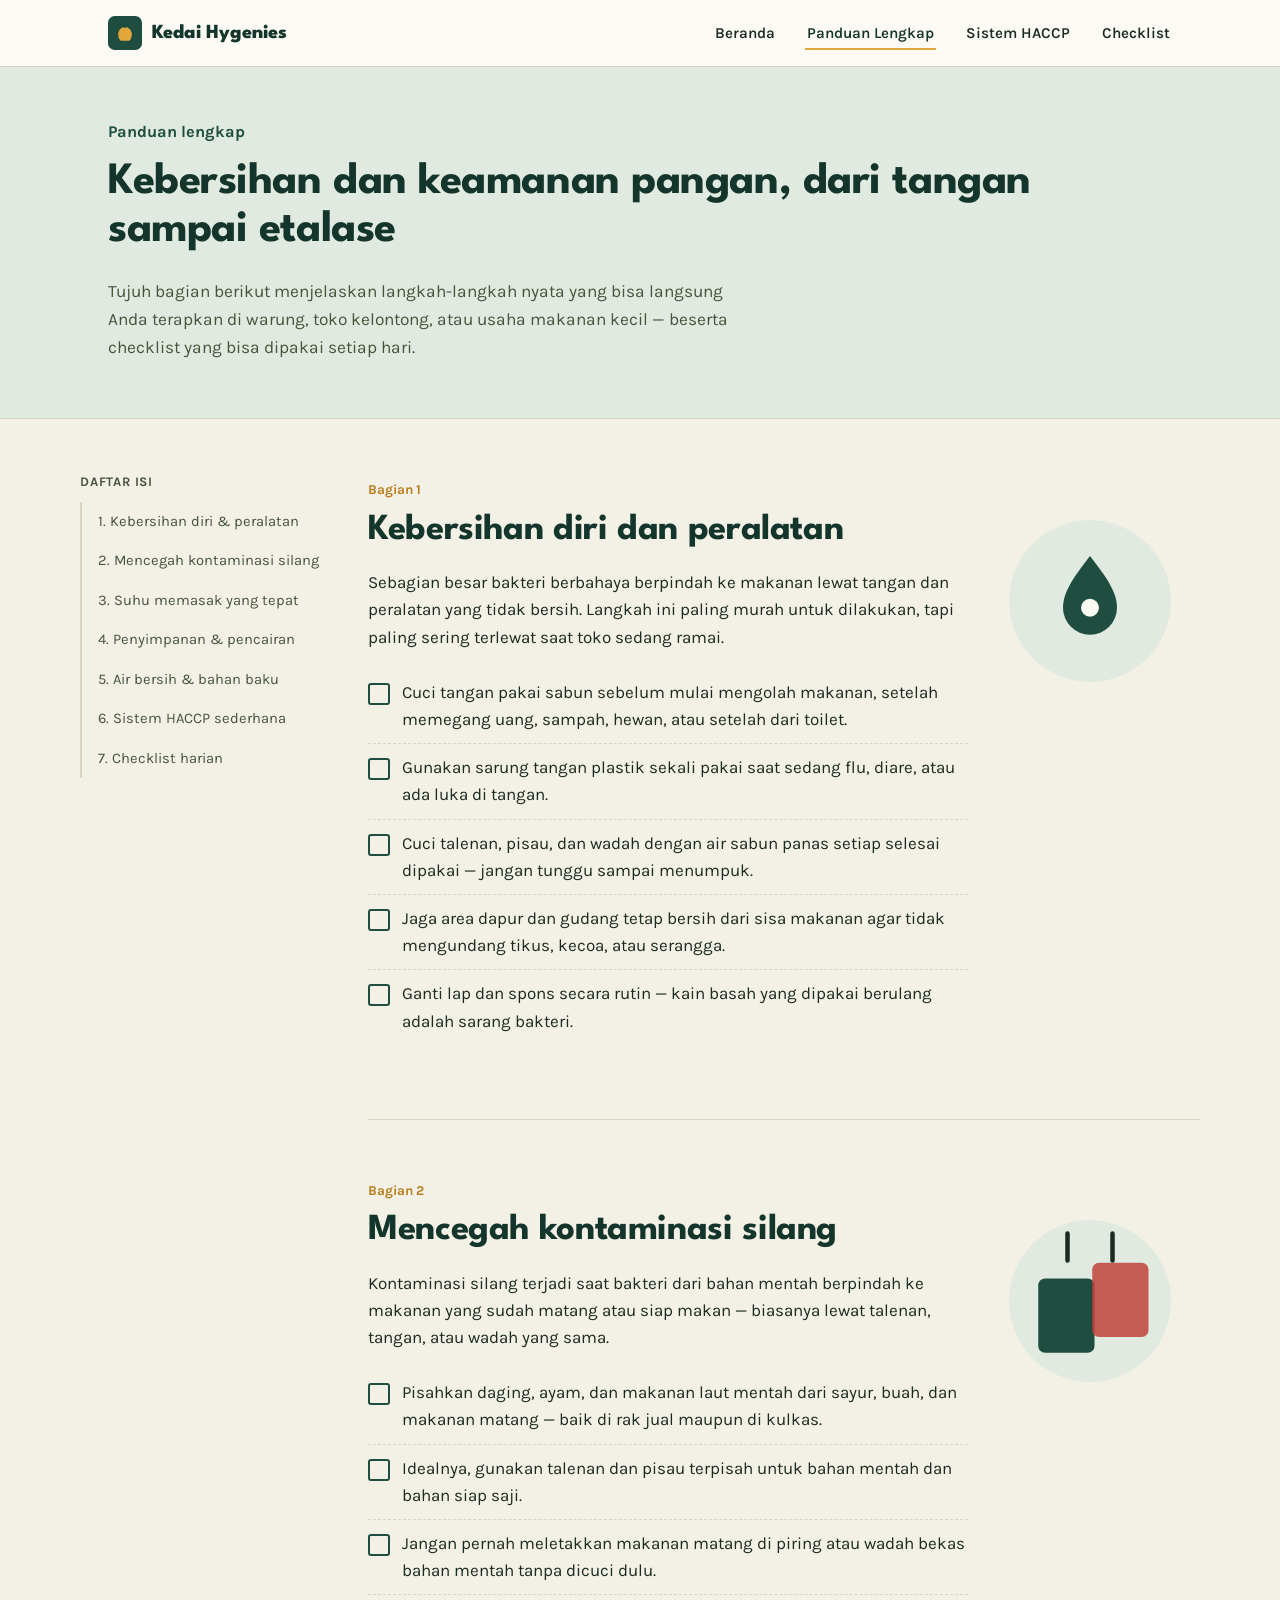
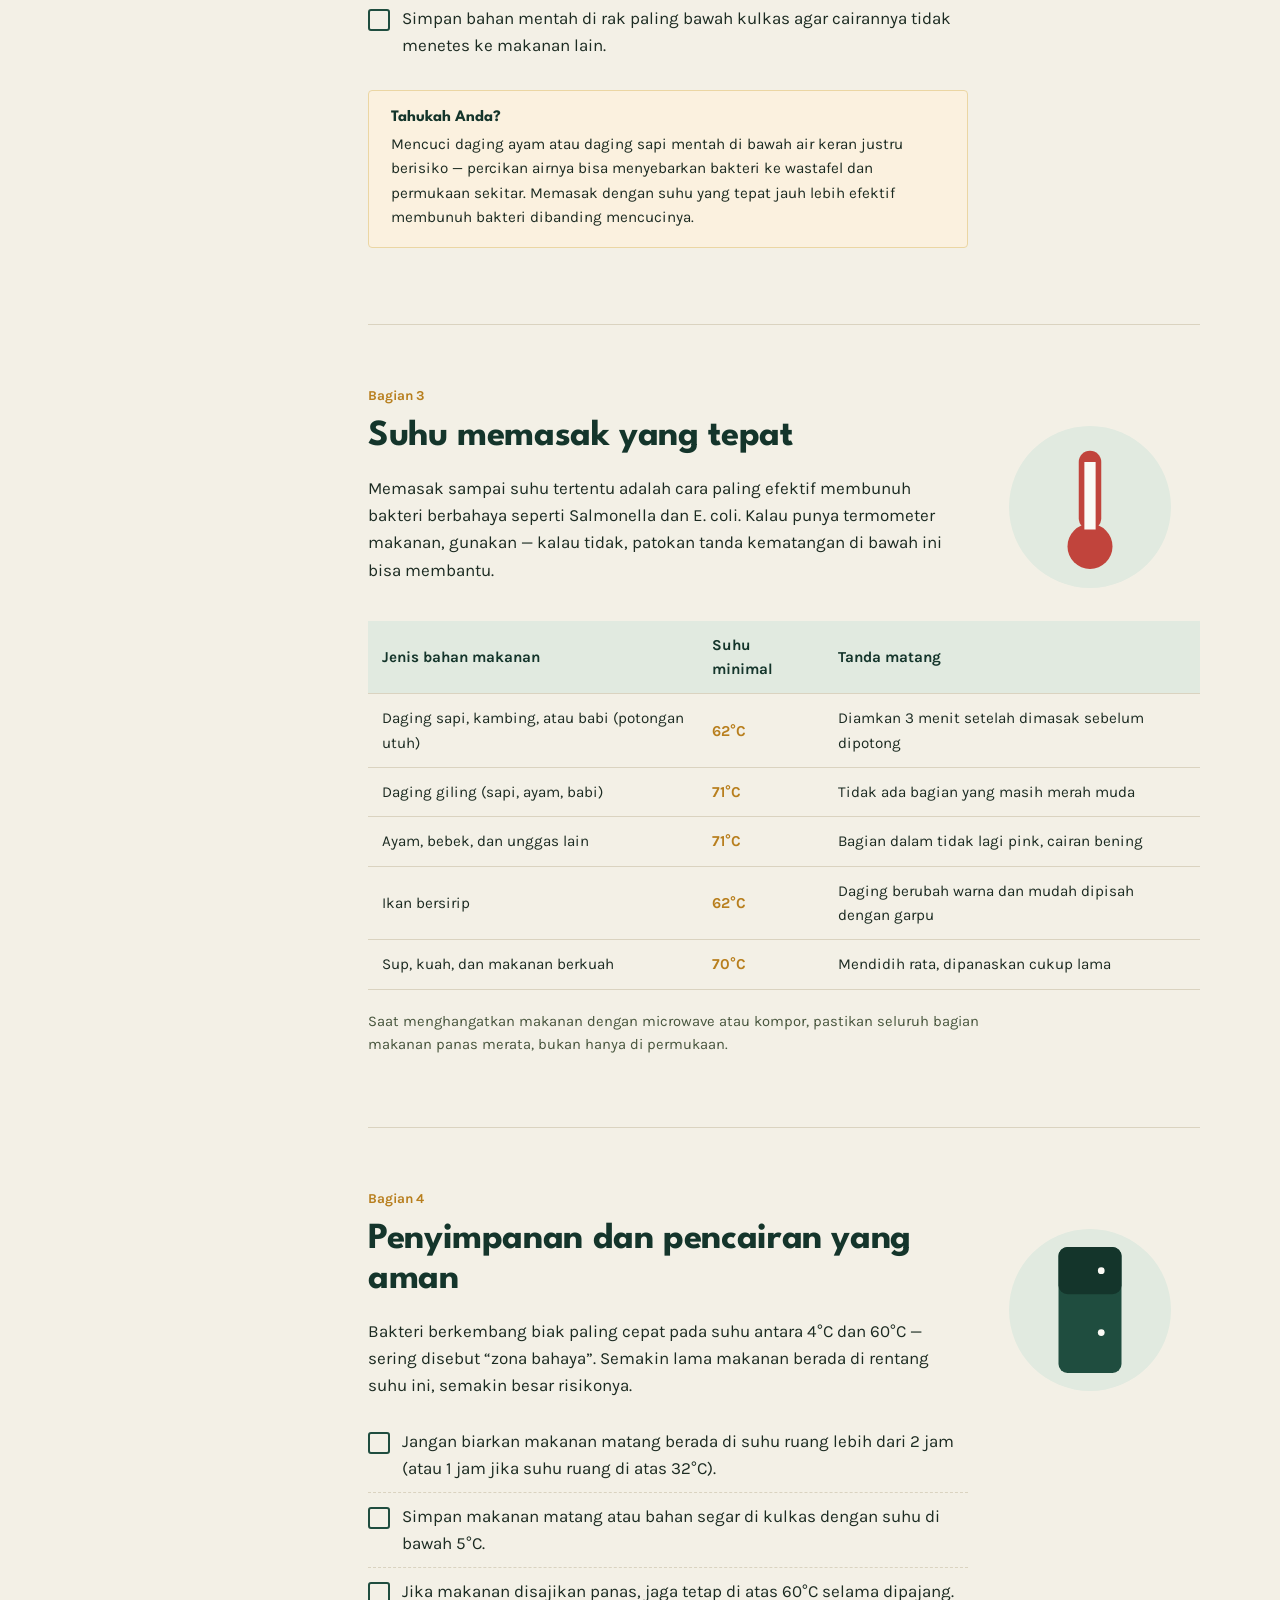
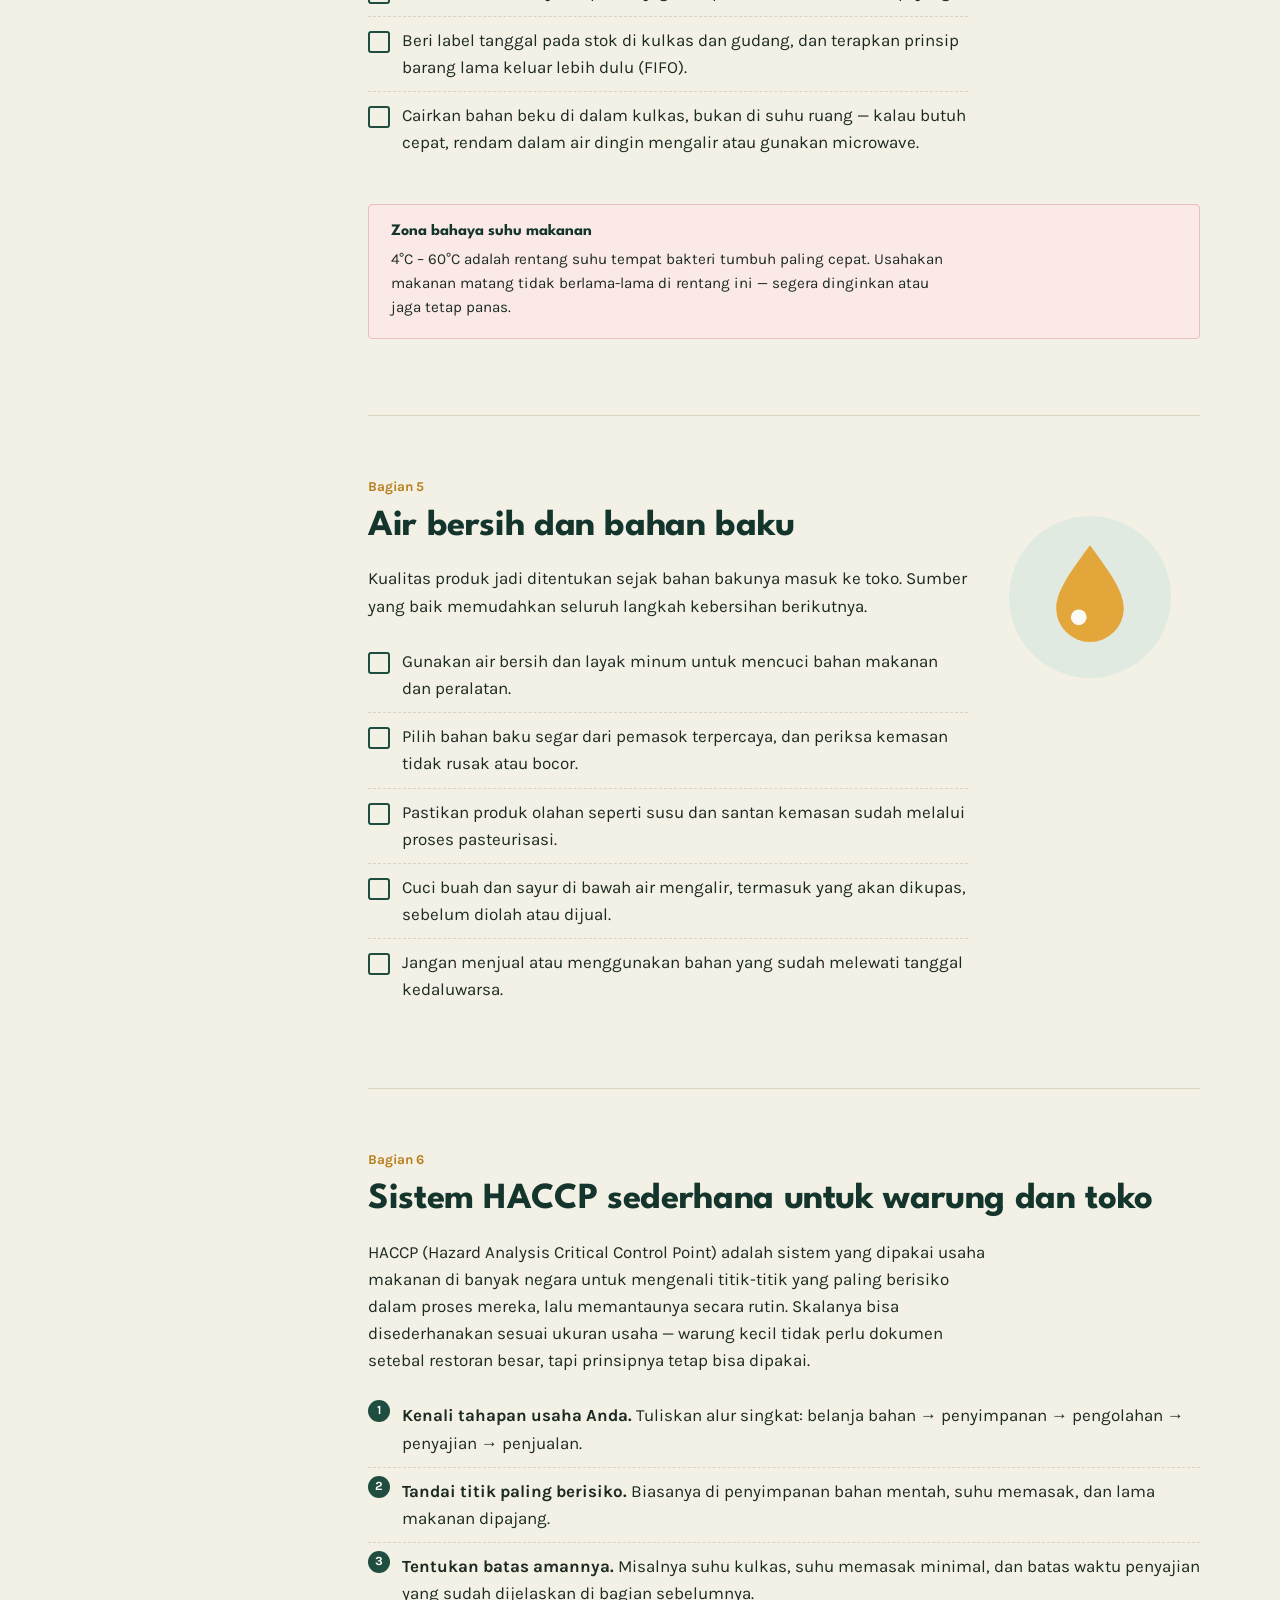
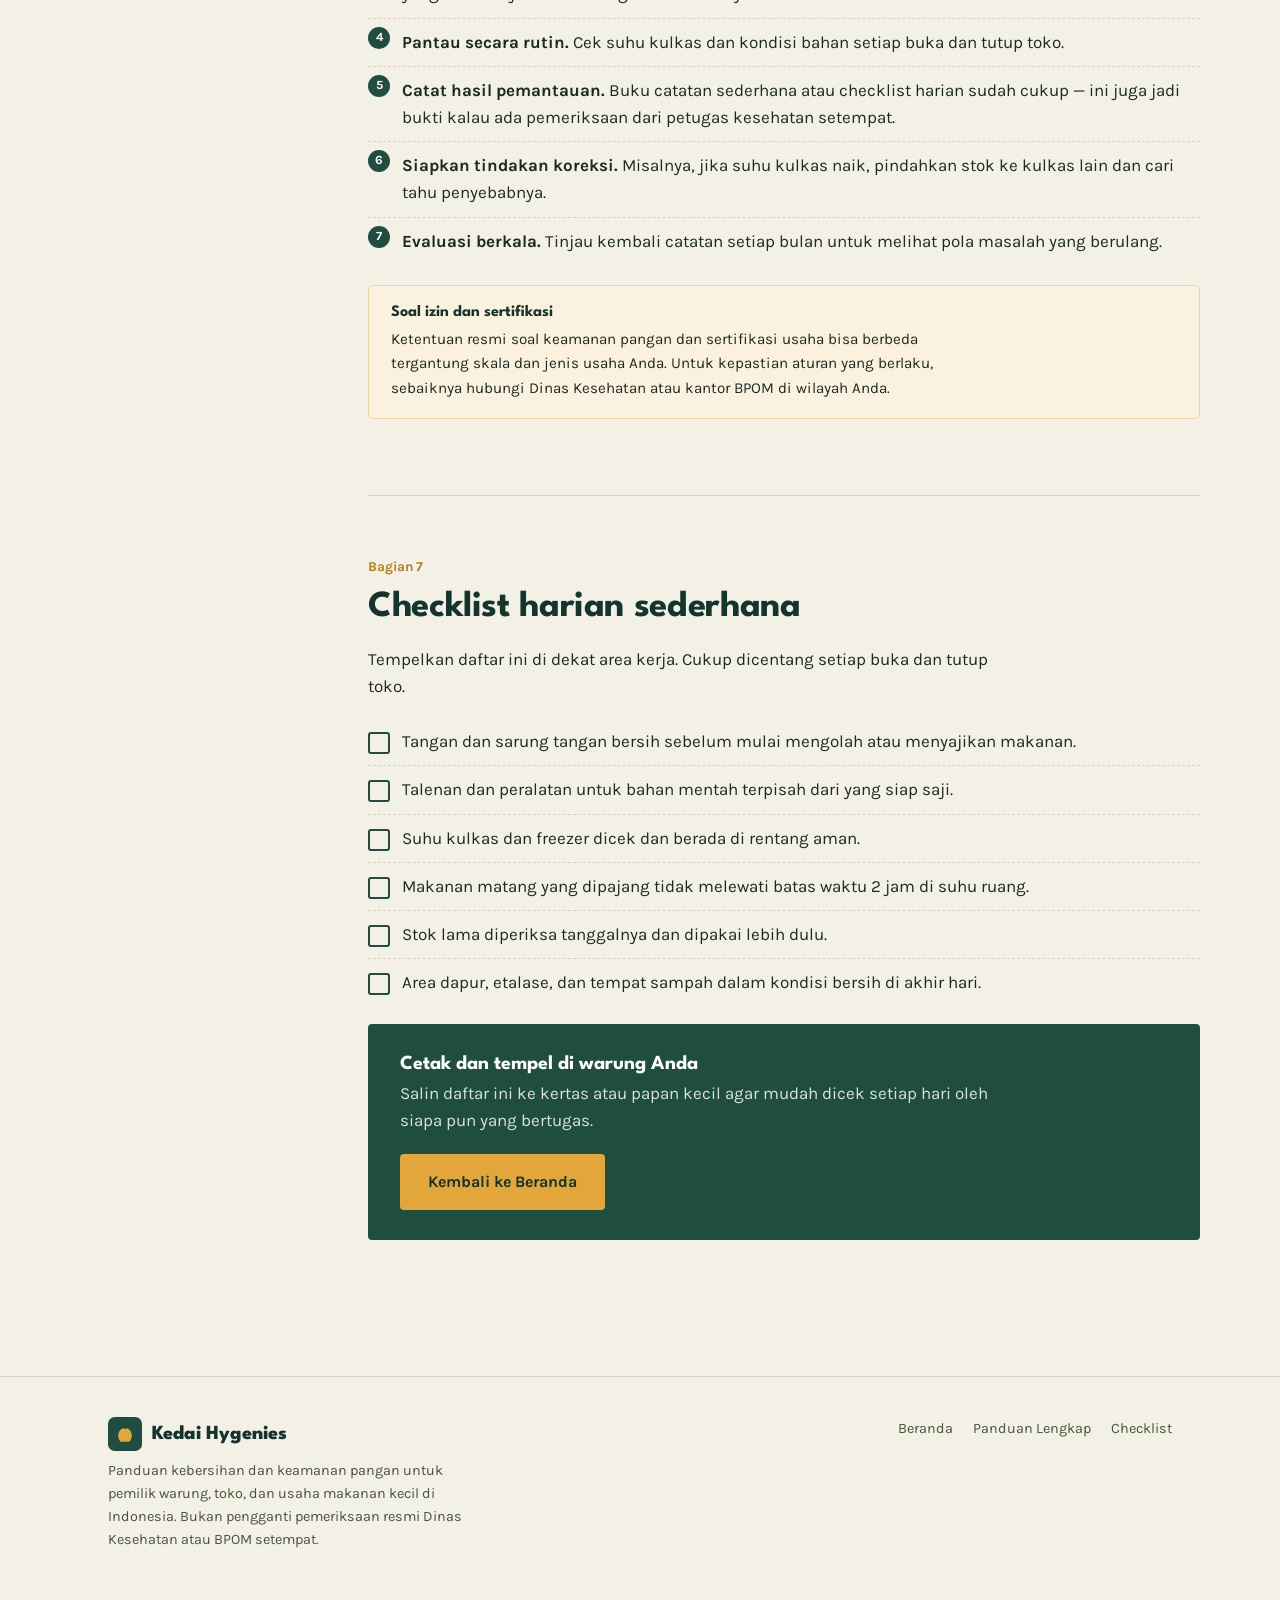
==== informasi.html @ 5badb65a "Add files via upload" ====
<!DOCTYPE html>
<html lang="id">
<head>
<meta charset="UTF-8">
<meta name="viewport" content="width=device-width, initial-scale=1.0">
<title>Panduan Lengkap Kebersihan &amp; Keamanan Pangan — Kedai Hygenies</title>
<meta name="description" content="Panduan lengkap kebersihan tangan, mencegah kontaminasi silang, suhu memasak, penyimpanan makanan, dan sistem HACCP sederhana untuk warung dan toko.">
<link rel="stylesheet" href="style.css">
</head>
<body>

<header class="site-header">
  <div class="wrap">
    <a href="index.html" class="brand">
      <svg class="mark" viewBox="0 0 40 40" aria-hidden="true">
        <rect x="0" y="0" width="40" height="40" rx="8"/>
        <path d="M12 22c0-5 3.5-9 8-9s8 4 8 9c0 4-2 6-3 7H15c-1-1-3-3-3-7z"/>
        <rect x="18.5" y="7" width="3" height="7" rx="1.5" fill="#FBFAF5"/>
      </svg>
      Kedai Hygenies
    </a>
    <nav class="main-nav" aria-label="Navigasi utama">
      <ul>
        <li><a href="index.html">Beranda</a></li>
        <li><a href="informasi.html" class="active">Panduan Lengkap</a></li>
        <li><a href="informasi.html#haccp">Sistem HACCP</a></li>
        <li><a href="informasi.html#checklist">Checklist</a></li>
      </ul>
    </nav>
  </div>
</header>

<section class="info-hero">
  <div class="wrap">
    <p class="eyebrow-plain">Panduan lengkap</p>
    <h1 style="font-size:clamp(2rem,4vw,2.8rem);">Kebersihan dan keamanan pangan, dari tangan sampai etalase</h1>
    <p class="lead">Tujuh bagian berikut menjelaskan langkah-langkah nyata yang bisa langsung Anda terapkan di warung, toko kelontong, atau usaha makanan kecil — beserta checklist yang bisa dipakai setiap hari.</p>
  </div>
</section>

<div class="wrap info-layout">

  <aside class="toc">
    <h4>Daftar Isi</h4>
    <ol>
      <li><a href="#kebersihan">1. Kebersihan diri &amp; peralatan</a></li>
      <li><a href="#kontaminasi-silang">2. Mencegah kontaminasi silang</a></li>
      <li><a href="#suhu-masak">3. Suhu memasak yang tepat</a></li>
      <li><a href="#penyimpanan">4. Penyimpanan &amp; pencairan</a></li>
      <li><a href="#air-bahan">5. Air bersih &amp; bahan baku</a></li>
      <li><a href="#haccp">6. Sistem HACCP sederhana</a></li>
      <li><a href="#checklist">7. Checklist harian</a></li>
    </ol>
  </aside>

  <div class="info-content">

    <!-- 1 -->
    <article id="kebersihan">
      <span class="article-tag">Bagian 1</span>
      <div class="article-flex">
        <div>
          <h2>Kebersihan diri dan peralatan</h2>
          <p>Sebagian besar bakteri berbahaya berpindah ke makanan lewat tangan dan peralatan yang tidak bersih. Langkah ini paling murah untuk dilakukan, tapi paling sering terlewat saat toko sedang ramai.</p>
          <ul class="check-list">
            <li>Cuci tangan pakai sabun sebelum mulai mengolah makanan, setelah memegang uang, sampah, hewan, atau setelah dari toilet.</li>
            <li>Gunakan sarung tangan plastik sekali pakai saat sedang flu, diare, atau ada luka di tangan.</li>
            <li>Cuci talenan, pisau, dan wadah dengan air sabun panas setiap selesai dipakai — jangan tunggu sampai menumpuk.</li>
            <li>Jaga area dapur dan gudang tetap bersih dari sisa makanan agar tidak mengundang tikus, kecoa, atau serangga.</li>
            <li>Ganti lap dan spons secara rutin — kain basah yang dipakai berulang adalah sarang bakteri.</li>
          </ul>
        </div>
        <svg class="icon-box" viewBox="0 0 160 160" aria-hidden="true">
          <circle cx="80" cy="80" r="72" fill="#E1EAE0"/>
          <path d="M80 40c14 18 24 32 24 46a24 24 0 1 1-48 0c0-14 10-28 24-46z" fill="#1F4D3F"/>
          <circle cx="80" cy="86" r="8" fill="#FBFAF5"/>
        </svg>
      </div>
    </article>

    <!-- 2 -->
    <article id="kontaminasi-silang">
      <span class="article-tag">Bagian 2</span>
      <div class="article-flex">
        <div>
          <h2>Mencegah kontaminasi silang</h2>
          <p>Kontaminasi silang terjadi saat bakteri dari bahan mentah berpindah ke makanan yang sudah matang atau siap makan — biasanya lewat talenan, tangan, atau wadah yang sama.</p>
          <ul class="check-list">
            <li>Pisahkan daging, ayam, dan makanan laut mentah dari sayur, buah, dan makanan matang — baik di rak jual maupun di kulkas.</li>
            <li>Idealnya, gunakan talenan dan pisau terpisah untuk bahan mentah dan bahan siap saji.</li>
            <li>Jangan pernah meletakkan makanan matang di piring atau wadah bekas bahan mentah tanpa dicuci dulu.</li>
            <li>Simpan bahan mentah di rak paling bawah kulkas agar cairannya tidak menetes ke makanan lain.</li>
          </ul>
          <div class="callout">
            <h4>Tahukah Anda?</h4>
            <p>Mencuci daging ayam atau daging sapi mentah di bawah air keran justru berisiko — percikan airnya bisa menyebarkan bakteri ke wastafel dan permukaan sekitar. Memasak dengan suhu yang tepat jauh lebih efektif membunuh bakteri dibanding mencucinya.</p>
          </div>
        </div>
        <svg class="icon-box" viewBox="0 0 160 160" aria-hidden="true">
          <circle cx="80" cy="80" r="72" fill="#E1EAE0"/>
          <rect x="34" y="60" width="50" height="66" rx="6" fill="#1F4D3F"/>
          <rect x="82" y="46" width="50" height="66" rx="6" fill="#C1443C" opacity="0.85"/>
          <path d="M60 20l0 24M100 20l0 24" stroke="#1C2B22" stroke-width="4" stroke-linecap="round"/>
        </svg>
      </div>
    </article>

    <!-- 3 -->
    <article id="suhu-masak">
      <span class="article-tag">Bagian 3</span>
      <div class="article-flex">
        <div>
          <h2>Suhu memasak yang tepat</h2>
          <p>Memasak sampai suhu tertentu adalah cara paling efektif membunuh bakteri berbahaya seperti Salmonella dan E. coli. Kalau punya termometer makanan, gunakan — kalau tidak, patokan tanda kematangan di bawah ini bisa membantu.</p>
        </div>
        <svg class="icon-box" viewBox="0 0 160 160" aria-hidden="true">
          <circle cx="80" cy="80" r="72" fill="#E1EAE0"/>
          <rect x="70" y="30" width="20" height="70" rx="10" fill="#C1443C"/>
          <circle cx="80" cy="115" r="20" fill="#C1443C"/>
          <rect x="75" y="40" width="10" height="60" fill="#FBFAF5"/>
        </svg>
      </div>
      <table class="temp-table">
        <thead>
          <tr><th>Jenis bahan makanan</th><th>Suhu minimal</th><th>Tanda matang</th></tr>
        </thead>
        <tbody>
          <tr><td>Daging sapi, kambing, atau babi (potongan utuh)</td><td><b>62°C</b></td><td>Diamkan 3 menit setelah dimasak sebelum dipotong</td></tr>
          <tr><td>Daging giling (sapi, ayam, babi)</td><td><b>71°C</b></td><td>Tidak ada bagian yang masih merah muda</td></tr>
          <tr><td>Ayam, bebek, dan unggas lain</td><td><b>71°C</b></td><td>Bagian dalam tidak lagi pink, cairan bening</td></tr>
          <tr><td>Ikan bersirip</td><td><b>62°C</b></td><td>Daging berubah warna dan mudah dipisah dengan garpu</td></tr>
          <tr><td>Sup, kuah, dan makanan berkuah</td><td><b>70°C</b></td><td>Mendidih rata, dipanaskan cukup lama</td></tr>
        </tbody>
      </table>
      <p style="max-width:70ch; color:var(--ink-soft); font-size:0.92rem;">Saat menghangatkan makanan dengan microwave atau kompor, pastikan seluruh bagian makanan panas merata, bukan hanya di permukaan.</p>
    </article>

    <!-- 4 -->
    <article id="penyimpanan">
      <span class="article-tag">Bagian 4</span>
      <div class="article-flex">
        <div>
          <h2>Penyimpanan dan pencairan yang aman</h2>
          <p>Bakteri berkembang biak paling cepat pada suhu antara 4°C dan 60°C — sering disebut &ldquo;zona bahaya&rdquo;. Semakin lama makanan berada di rentang suhu ini, semakin besar risikonya.</p>
          <ul class="check-list">
            <li>Jangan biarkan makanan matang berada di suhu ruang lebih dari 2 jam (atau 1 jam jika suhu ruang di atas 32°C).</li>
            <li>Simpan makanan matang atau bahan segar di kulkas dengan suhu di bawah 5°C.</li>
            <li>Jika makanan disajikan panas, jaga tetap di atas 60°C selama dipajang.</li>
            <li>Beri label tanggal pada stok di kulkas dan gudang, dan terapkan prinsip barang lama keluar lebih dulu (FIFO).</li>
            <li>Cairkan bahan beku di dalam kulkas, bukan di suhu ruang — kalau butuh cepat, rendam dalam air dingin mengalir atau gunakan microwave.</li>
          </ul>
        </div>
        <svg class="icon-box" viewBox="0 0 160 160" aria-hidden="true">
          <circle cx="80" cy="80" r="72" fill="#E1EAE0"/>
          <rect x="52" y="24" width="56" height="112" rx="8" fill="#1F4D3F"/>
          <rect x="52" y="24" width="56" height="42" rx="8" fill="#14352B"/>
          <circle cx="90" cy="45" r="3" fill="#FBFAF5"/>
          <circle cx="90" cy="100" r="3" fill="#FBFAF5"/>
        </svg>
      </div>
      <div class="callout danger">
        <h4>Zona bahaya suhu makanan</h4>
        <p>4°C – 60°C adalah rentang suhu tempat bakteri tumbuh paling cepat. Usahakan makanan matang tidak berlama-lama di rentang ini — segera dinginkan atau jaga tetap panas.</p>
      </div>
    </article>

    <!-- 5 -->
    <article id="air-bahan">
      <span class="article-tag">Bagian 5</span>
      <div class="article-flex">
        <div>
          <h2>Air bersih dan bahan baku</h2>
          <p>Kualitas produk jadi ditentukan sejak bahan bakunya masuk ke toko. Sumber yang baik memudahkan seluruh langkah kebersihan berikutnya.</p>
          <ul class="check-list">
            <li>Gunakan air bersih dan layak minum untuk mencuci bahan makanan dan peralatan.</li>
            <li>Pilih bahan baku segar dari pemasok terpercaya, dan periksa kemasan tidak rusak atau bocor.</li>
            <li>Pastikan produk olahan seperti susu dan santan kemasan sudah melalui proses pasteurisasi.</li>
            <li>Cuci buah dan sayur di bawah air mengalir, termasuk yang akan dikupas, sebelum diolah atau dijual.</li>
            <li>Jangan menjual atau menggunakan bahan yang sudah melewati tanggal kedaluwarsa.</li>
          </ul>
        </div>
        <svg class="icon-box" viewBox="0 0 160 160" aria-hidden="true">
          <circle cx="80" cy="80" r="72" fill="#E1EAE0"/>
          <path d="M80 34c16 22 30 40 30 56a30 30 0 1 1-60 0c0-16 14-34 30-56z" fill="#E2A63B"/>
          <circle cx="70" cy="98" r="7" fill="#FBFAF5"/>
        </svg>
      </div>
    </article>

    <!-- 6 -->
    <article id="haccp">
      <span class="article-tag">Bagian 6</span>
      <h2>Sistem HACCP sederhana untuk warung dan toko</h2>
      <p>HACCP (Hazard Analysis Critical Control Point) adalah sistem yang dipakai usaha makanan di banyak negara untuk mengenali titik-titik yang paling berisiko dalam proses mereka, lalu memantaunya secara rutin. Skalanya bisa disederhanakan sesuai ukuran usaha — warung kecil tidak perlu dokumen setebal restoran besar, tapi prinsipnya tetap bisa dipakai.</p>
      <ol class="step-list">
        <li><strong>Kenali tahapan usaha Anda.</strong> Tuliskan alur singkat: belanja bahan → penyimpanan → pengolahan → penyajian → penjualan.</li>
        <li><strong>Tandai titik paling berisiko.</strong> Biasanya di penyimpanan bahan mentah, suhu memasak, dan lama makanan dipajang.</li>
        <li><strong>Tentukan batas amannya.</strong> Misalnya suhu kulkas, suhu memasak minimal, dan batas waktu penyajian yang sudah dijelaskan di bagian sebelumnya.</li>
        <li><strong>Pantau secara rutin.</strong> Cek suhu kulkas dan kondisi bahan setiap buka dan tutup toko.</li>
        <li><strong>Catat hasil pemantauan.</strong> Buku catatan sederhana atau checklist harian sudah cukup — ini juga jadi bukti kalau ada pemeriksaan dari petugas kesehatan setempat.</li>
        <li><strong>Siapkan tindakan koreksi.</strong> Misalnya, jika suhu kulkas naik, pindahkan stok ke kulkas lain dan cari tahu penyebabnya.</li>
        <li><strong>Evaluasi berkala.</strong> Tinjau kembali catatan setiap bulan untuk melihat pola masalah yang berulang.</li>
      </ol>
      <div class="callout">
        <h4>Soal izin dan sertifikasi</h4>
        <p>Ketentuan resmi soal keamanan pangan dan sertifikasi usaha bisa berbeda tergantung skala dan jenis usaha Anda. Untuk kepastian aturan yang berlaku, sebaiknya hubungi Dinas Kesehatan atau kantor BPOM di wilayah Anda.</p>
      </div>
    </article>

    <!-- 7 -->
    <article id="checklist">
      <span class="article-tag">Bagian 7</span>
      <h2>Checklist harian sederhana</h2>
      <p>Tempelkan daftar ini di dekat area kerja. Cukup dicentang setiap buka dan tutup toko.</p>
      <ul class="check-list">
        <li>Tangan dan sarung tangan bersih sebelum mulai mengolah atau menyajikan makanan.</li>
        <li>Talenan dan peralatan untuk bahan mentah terpisah dari yang siap saji.</li>
        <li>Suhu kulkas dan freezer dicek dan berada di rentang aman.</li>
        <li>Makanan matang yang dipajang tidak melewati batas waktu 2 jam di suhu ruang.</li>
        <li>Stok lama diperiksa tanggalnya dan dipakai lebih dulu.</li>
        <li>Area dapur, etalase, dan tempat sampah dalam kondisi bersih di akhir hari.</li>
      </ul>
      <div class="download-box">
        <div>
          <h3>Cetak dan tempel di warung Anda</h3>
          <p>Salin daftar ini ke kertas atau papan kecil agar mudah dicek setiap hari oleh siapa pun yang bertugas.</p>
        </div>
        <a href="index.html" class="btn btn-primary">Kembali ke Beranda</a>
      </div>
    </article>

  </div>
</div>

<footer>
  <div class="wrap">
    <div>
      <div class="brand" style="margin-bottom:8px;">
        <svg class="mark" viewBox="0 0 40 40" aria-hidden="true">
          <rect x="0" y="0" width="40" height="40" rx="8"/>
          <path d="M12 22c0-5 3.5-9 8-9s8 4 8 9c0 4-2 6-3 7H15c-1-1-3-3-3-7z"/>
          <rect x="18.5" y="7" width="3" height="7" rx="1.5" fill="#FBFAF5"/>
        </svg>
        Kedai Hygenies
      </div>
      <p style="max-width:40ch;">Panduan kebersihan dan keamanan pangan untuk pemilik warung, toko, dan usaha makanan kecil di Indonesia. Bukan pengganti pemeriksaan resmi Dinas Kesehatan atau BPOM setempat.</p>
    </div>
    <nav aria-label="Navigasi footer">
      <ul>
        <li><a href="index.html">Beranda</a></li>
        <li><a href="informasi.html">Panduan Lengkap</a></li>
        <li><a href="informasi.html#checklist">Checklist</a></li>
      </ul>
    </nav>
  </div>
</footer>

</body>
</html>
---- style.css ----
/* ===================================================================
   SIGAP PANGAN — stylesheet bersama untuk landing page & halaman informasi
=================================================================== */

@import url('https://fonts.googleapis.com/css2?family=League+Spartan:wght@500;600;700;800&family=Karla:ital,wght@0,400;0,500;0,600;0,700;1,400&display=swap');

:root{
  --bg: #F3F0E6;
  --paper: #FBFAF5;
  --ink: #1C2B22;
  --ink-soft: #46543C;
  --primary: #1F4D3F;
  --primary-dark: #14352B;
  --primary-tint: #E1EAE0;
  --accent: #E2A63B;
  --accent-dark: #B87F1E;
  --danger: #C1443C;
  --line: #DAD3C0;
  --radius: 4px;
  --max: 1120px;
}

*{ box-sizing: border-box; }
html{ scroll-behavior: smooth; }

body{
  margin:0;
  background: var(--bg);
  color: var(--ink);
  font-family: 'Karla', sans-serif;
  font-size: 17px;
  line-height: 1.6;
  -webkit-font-smoothing: antialiased;
}

h1,h2,h3,h4{
  font-family: 'League Spartan', sans-serif;
  color: var(--primary-dark);
  line-height: 1.08;
  margin: 0 0 0.5em 0;
  font-weight: 700;
}

h1{ font-size: clamp(2.4rem, 5vw, 3.6rem); letter-spacing: -0.01em; }
h2{ font-size: clamp(1.7rem, 3.4vw, 2.3rem); letter-spacing: -0.01em; }
h3{ font-size: 1.25rem; }

p{ margin: 0 0 1em 0; max-width: 62ch; }
a{ color: var(--primary); }

img, svg{ display:block; max-width:100%; }

.wrap{
  max-width: var(--max);
  margin: 0 auto;
  padding: 0 28px;
}

/* ---------- Focus & accessibility ---------- */
a:focus-visible, button:focus-visible{
  outline: 3px solid var(--accent);
  outline-offset: 2px;
}
@media (prefers-reduced-motion: reduce){
  html{ scroll-behavior: auto; }
  *{ animation: none !important; transition: none !important; }
}

/* ---------- Header / nav ---------- */
.site-header{
  position: sticky;
  top: 0;
  z-index: 50;
  background: var(--paper);
  border-bottom: 1px solid var(--line);
}
.site-header .wrap{
  display:flex;
  align-items:center;
  justify-content: space-between;
  padding-top: 16px;
  padding-bottom: 16px;
  gap: 20px;
}
.brand{
  display:flex;
  align-items:center;
  gap: 10px;
  font-family:'League Spartan', sans-serif;
  font-weight: 800;
  font-size: 1.25rem;
  color: var(--primary-dark);
  text-decoration:none;
}
.brand .mark{ width: 34px; height: 34px; flex-shrink:0; }
.brand .mark rect{ fill: var(--primary); }
.brand .mark path{ fill: var(--accent); }

nav.main-nav ul{
  list-style:none;
  display:flex;
  gap: 28px;
  margin:0; padding:0;
}
nav.main-nav a{
  text-decoration:none;
  color: var(--ink);
  font-weight: 600;
  font-size: 0.95rem;
  padding: 6px 2px;
  border-bottom: 2px solid transparent;
}
nav.main-nav a:hover, nav.main-nav a.active{
  border-bottom-color: var(--accent);
  color: var(--primary-dark);
}
.nav-toggle{ display:none; }

@media (max-width: 720px){
  nav.main-nav ul{ gap: 16px; flex-wrap: wrap; justify-content:flex-end; }
  nav.main-nav a{ font-size: 0.88rem; }
}

/* ---------- Buttons ---------- */
.btn{
  display:inline-flex;
  align-items:center;
  gap: 10px;
  font-family:'Karla', sans-serif;
  font-weight: 700;
  font-size: 1rem;
  padding: 13px 26px;
  border-radius: var(--radius);
  text-decoration:none;
  border: 2px solid transparent;
  cursor:pointer;
}
.btn-primary{ background: var(--accent); color: var(--primary-dark); }
.btn-primary:hover{ background: var(--accent-dark); color: #fff; }
.btn-outline{ background:transparent; border-color: var(--primary); color: var(--primary-dark); }
.btn-outline:hover{ background: var(--primary); color: #fff; }

/* ---------- Hero ---------- */
.hero{
  padding: 64px 0 56px;
  border-bottom: 1px solid var(--line);
}
.hero .wrap{
  display:grid;
  grid-template-columns: 1.15fr 0.85fr;
  gap: 48px;
  align-items:center;
}
.eyebrow-plain{
  color: var(--primary);
  font-weight: 700;
  margin-bottom: 14px;
  font-size: 1.02rem;
}
.hero p.lead{
  font-size: 1.15rem;
  color: var(--ink-soft);
  max-width: 52ch;
}
.hero-actions{
  display:flex;
  gap: 16px;
  margin-top: 28px;
  flex-wrap: wrap;
}
.hero-art{ width:100%; }

@media (max-width: 860px){
  .hero .wrap{ grid-template-columns: 1fr; }
  .hero-art{ order:-1; max-width: 320px; margin: 0 auto; }
}

/* ---------- Stat strip ---------- */
.stat-strip{
  background: var(--primary);
  color: #fff;
}
.stat-strip .wrap{
  display:grid;
  grid-template-columns: repeat(3, 1fr);
  gap: 24px;
  padding: 36px 28px;
}
.stat-strip .stat b{
  display:block;
  font-family:'League Spartan', sans-serif;
  font-size: 2.1rem;
  color: var(--accent);
}
.stat-strip .stat span{
  font-size: 0.95rem;
  color: #DDE7DF;
}
@media (max-width: 720px){
  .stat-strip .wrap{ grid-template-columns: 1fr; }
}

/* ---------- Generic section ---------- */
section{ padding: 72px 0; }
section.tight{ padding: 48px 0; }
.section-head{ max-width: 60ch; margin-bottom: 40px; }
.section-head p{ color: var(--ink-soft); }

/* ---------- Numbered principle cards ---------- */
.principles{
  display:grid;
  grid-template-columns: repeat(5, 1fr);
  gap: 20px;
}
.principle-card{
  background: var(--paper);
  border: 1px solid var(--line);
  border-radius: var(--radius);
  padding: 24px 20px;
  display:flex;
  flex-direction:column;
  gap: 10px;
  text-decoration:none;
  color: inherit;
}
.principle-card:hover{ border-color: var(--primary); }
.principle-card .num{
  font-family:'League Spartan', sans-serif;
  font-weight: 800;
  font-size: 1.6rem;
  color: var(--accent-dark);
}
.principle-card h3{ margin-bottom: 2px; font-size: 1.05rem; }
.principle-card p{ font-size: 0.92rem; color: var(--ink-soft); margin:0; }

@media (max-width: 980px){
  .principles{ grid-template-columns: repeat(2, 1fr); }
}
@media (max-width: 560px){
  .principles{ grid-template-columns: 1fr; }
}

/* ---------- Two column feature ---------- */
.split{
  display:grid;
  grid-template-columns: 1fr 1fr;
  gap: 56px;
  align-items:center;
}
@media (max-width: 860px){
  .split{ grid-template-columns: 1fr; }
}

/* ---------- Pull quote ---------- */
.pullquote{
  background: var(--primary-tint);
  border-left: 5px solid var(--accent);
  padding: 32px 36px;
  border-radius: var(--radius);
}
.pullquote p{
  font-family:'League Spartan', sans-serif;
  font-size: 1.4rem;
  color: var(--primary-dark);
  max-width: 46ch;
  font-weight: 600;
  margin-bottom: 10px;
}
.pullquote cite{ font-style:normal; color: var(--ink-soft); font-size:0.95rem; }

/* ---------- CTA band ---------- */
.cta-band{
  background: var(--primary-dark);
  color: #fff;
}
.cta-band .wrap{
  padding: 56px 28px;
  display:flex;
  align-items:center;
  justify-content:space-between;
  gap: 24px;
  flex-wrap: wrap;
}
.cta-band h2{ color:#fff; margin-bottom: 6px; }
.cta-band p{ color:#D9E3DA; margin:0; }

/* ---------- Footer ---------- */
footer{
  border-top: 1px solid var(--line);
  padding: 40px 0;
}
footer .wrap{
  display:flex;
  justify-content:space-between;
  align-items:flex-start;
  gap: 24px;
  flex-wrap:wrap;
  font-size: 0.9rem;
  color: var(--ink-soft);
}
footer nav ul{ list-style:none; display:flex; gap:20px; margin:0; padding:0; }
footer nav a{ color: var(--ink-soft); text-decoration:none; }
footer nav a:hover{ color: var(--primary-dark); }

/* ===================================================================
   HALAMAN INFORMASI — layout khusus
=================================================================== */

.info-hero{
  background: var(--primary-tint);
  padding: 52px 0 40px;
  border-bottom: 1px solid var(--line);
}
.info-hero p.lead{ color: var(--ink-soft); font-size: 1.08rem; max-width: 65ch; }

.info-layout{
  display:grid;
  grid-template-columns: 240px 1fr;
  gap: 48px;
  align-items:start;
  padding: 56px 0 80px;
}
.toc{
  position: sticky;
  top: 90px;
}
.toc h4{
  font-family:'Karla', sans-serif;
  font-weight:700;
  font-size: 0.82rem;
  text-transform: uppercase;
  letter-spacing: 0.06em;
  color: var(--ink-soft);
  margin-bottom: 12px;
}
.toc ol{
  list-style:none;
  margin:0; padding:0;
  border-left: 2px solid var(--line);
}
.toc li{ margin:0; }
.toc a{
  display:block;
  padding: 8px 0 8px 16px;
  text-decoration:none;
  color: var(--ink-soft);
  font-size: 0.92rem;
  border-left: 2px solid transparent;
  margin-left: -2px;
}
.toc a:hover, .toc a.active{
  color: var(--primary-dark);
  border-left-color: var(--accent);
  font-weight: 600;
}

.info-content > article{
  padding-bottom: 56px;
  margin-bottom: 56px;
  border-bottom: 1px solid var(--line);
  scroll-margin-top: 90px;
}
.info-content > article:last-child{ border-bottom:none; margin-bottom:0; }

.article-tag{
  display:inline-block;
  font-weight: 700;
  color: var(--accent-dark);
  font-size: 0.85rem;
  margin-bottom: 10px;
}

.article-flex{
  display:grid;
  grid-template-columns: 1fr 200px;
  gap: 32px;
  align-items:start;
}
.article-flex .icon-box{ width: 100%; max-width: 180px; }
@media (max-width: 720px){
  .article-flex{ grid-template-columns: 1fr; }
  .article-flex .icon-box{ max-width: 120px; order:-1; }
}

ul.check-list, ol.step-list{ padding-left: 0; list-style:none; margin: 18px 0; }
ul.check-list li, ol.step-list li{
  position:relative;
  padding: 10px 0 10px 34px;
  border-bottom: 1px dashed var(--line);
}
ul.check-list li:last-child, ol.step-list li:last-child{ border-bottom:none; }
ul.check-list li::before{
  content:"";
  position:absolute; left:0; top:14px;
  width: 18px; height:18px;
  border: 2px solid var(--primary);
  border-radius: 3px;
}
ol.step-list{ counter-reset: step; }
ol.step-list li::before{
  counter-increment: step;
  content: counter(step);
  position:absolute; left:0; top: 8px;
  width: 22px; height:22px;
  border-radius:50%;
  background: var(--primary);
  color:#fff;
  font-size: 0.78rem;
  font-weight:700;
  display:flex; align-items:center; justify-content:center;
}

table.temp-table{
  width:100%;
  border-collapse: collapse;
  margin: 20px 0;
  font-size: 0.95rem;
}
table.temp-table th, table.temp-table td{
  text-align:left;
  padding: 12px 14px;
  border-bottom: 1px solid var(--line);
}
table.temp-table th{
  background: var(--primary-tint);
  color: var(--primary-dark);
  font-family:'Karla', sans-serif;
  font-weight:700;
}
table.temp-table td b{ color: var(--accent-dark); }

.callout{
  background: #FBF1DF;
  border: 1px solid #EBD6A3;
  border-radius: var(--radius);
  padding: 18px 22px;
  margin: 20px 0;
}
.callout.danger{ background:#FBE9E7; border-color:#EAC0BB; }
.callout h4{ margin:0 0 6px 0; font-size:1rem; color: var(--primary-dark); }
.callout p{ margin:0; font-size: 0.95rem; }

.download-box{
  background: var(--primary);
  color:#fff;
  border-radius: var(--radius);
  padding: 30px 32px;
  display:flex;
  justify-content:space-between;
  align-items:center;
  gap: 20px;
  flex-wrap:wrap;
}
.download-box h3{ color:#fff; margin-bottom:4px; }
.download-box p{ color:#D9E3DA; margin:0; }
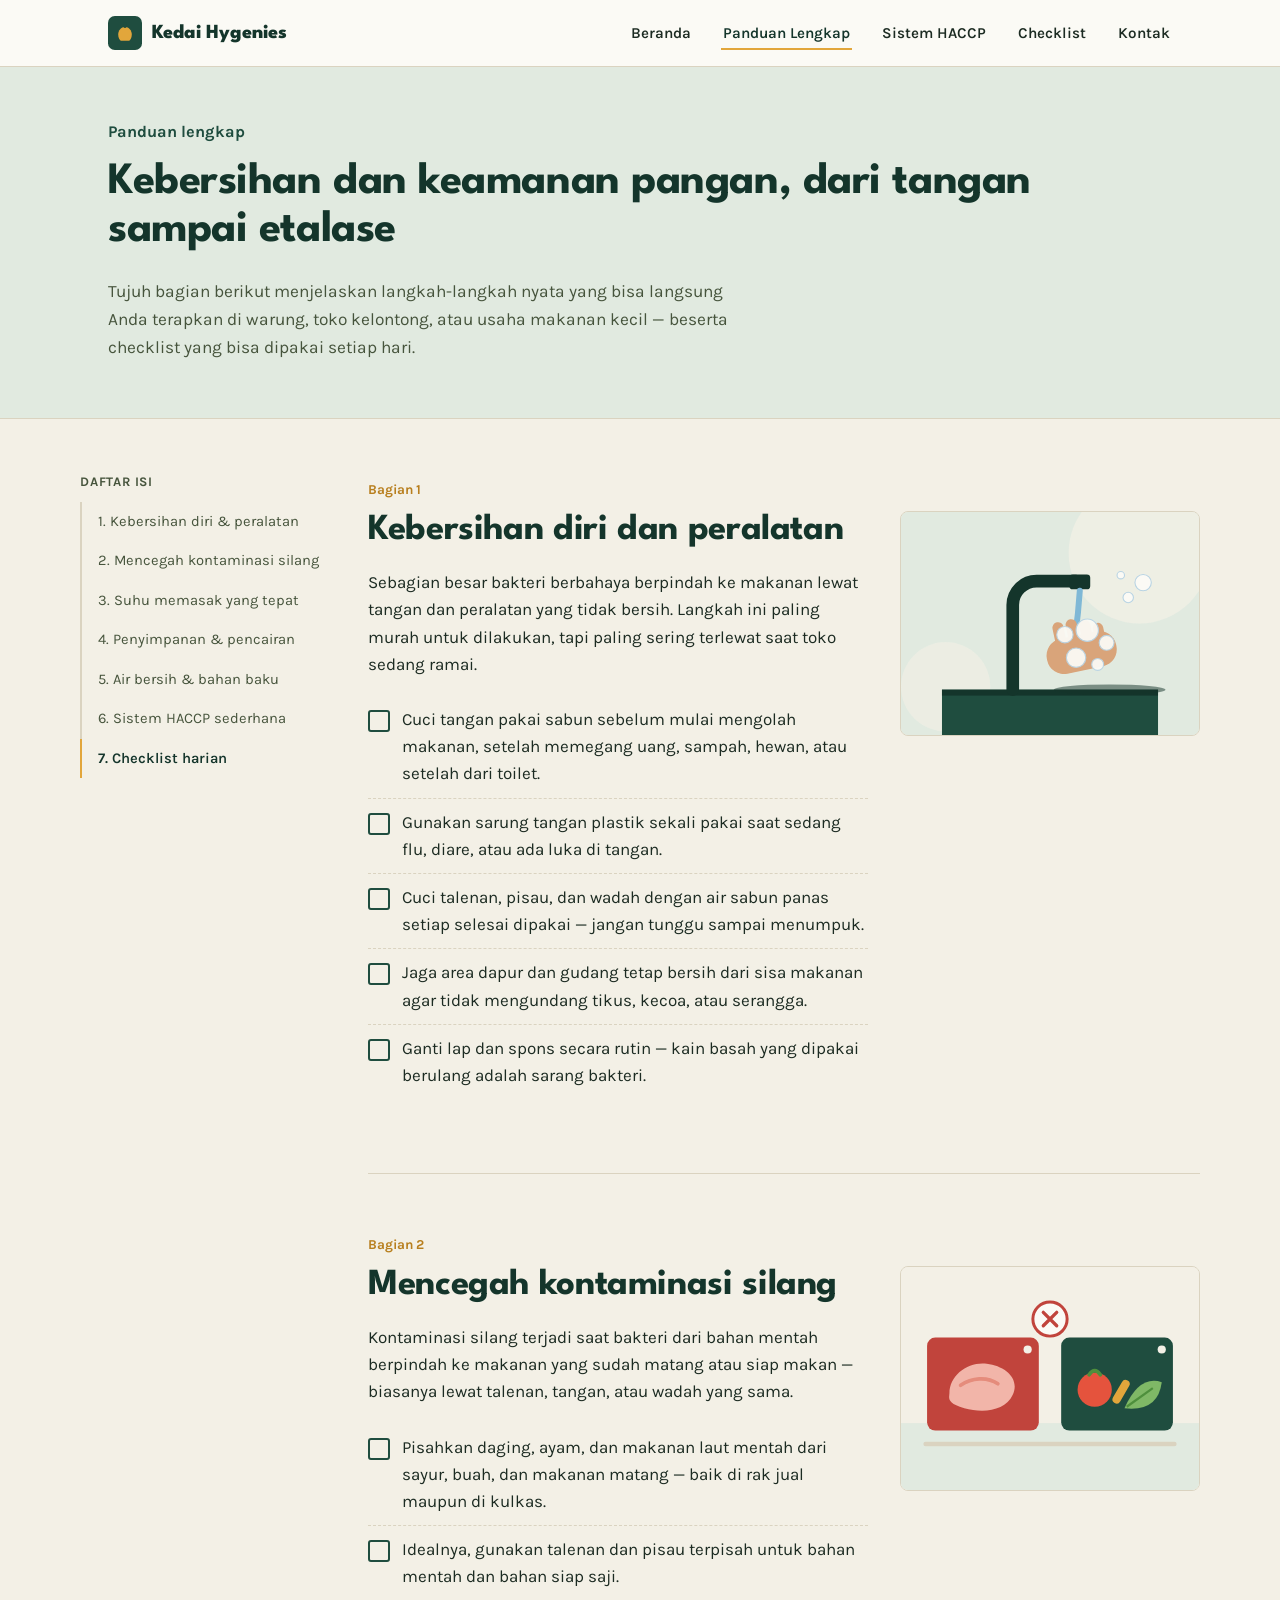
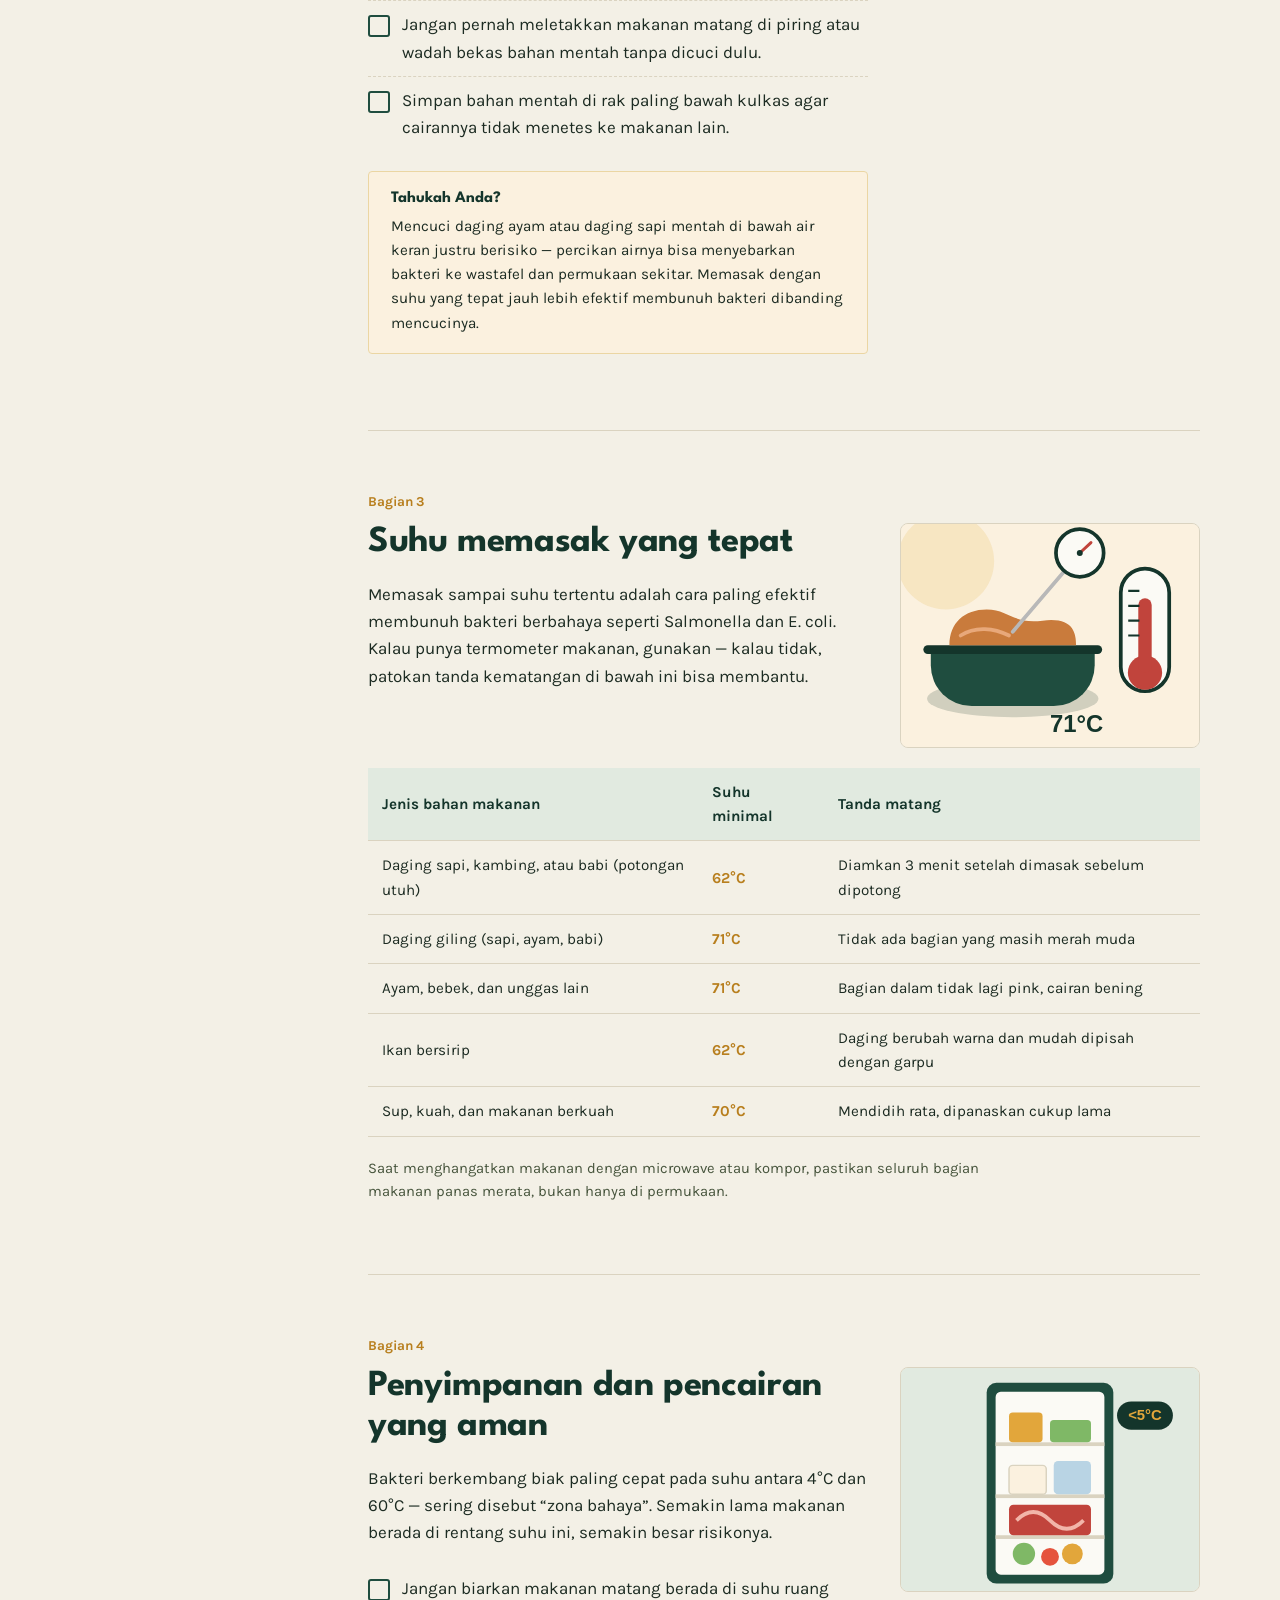
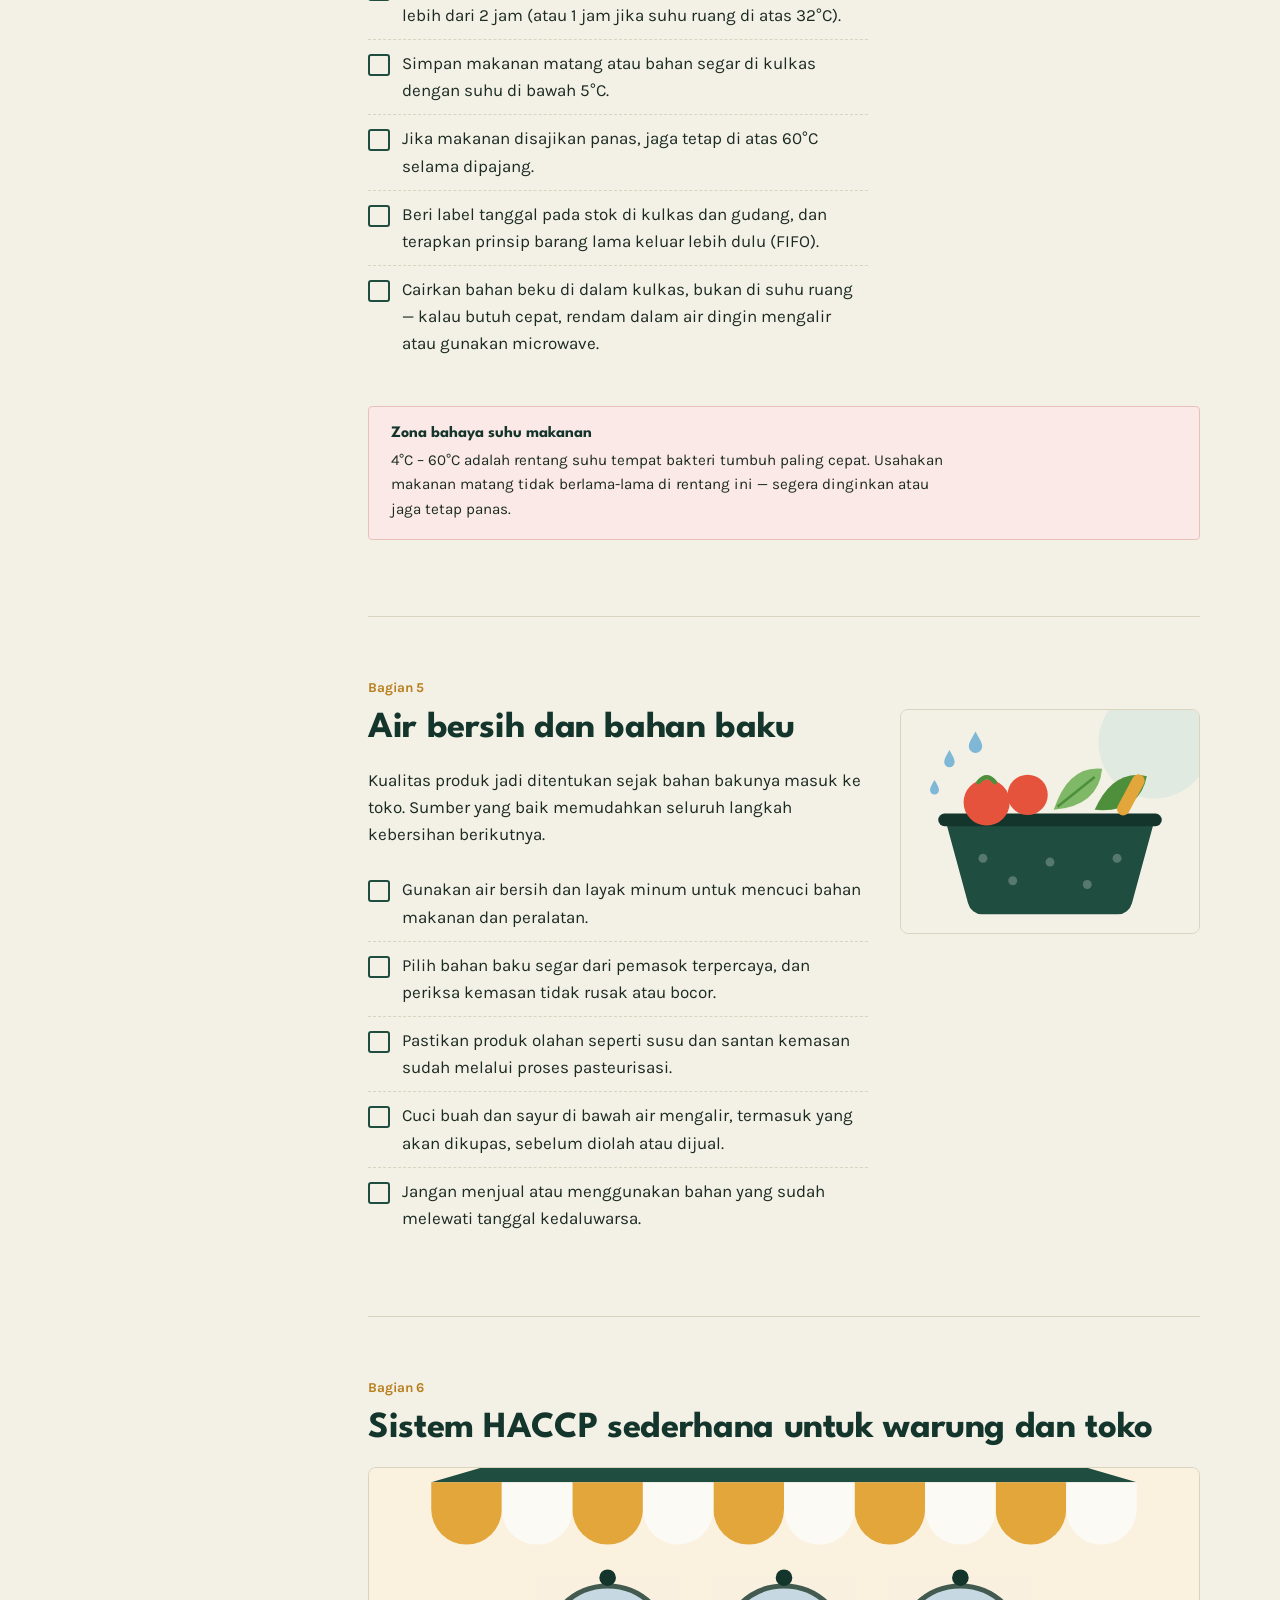
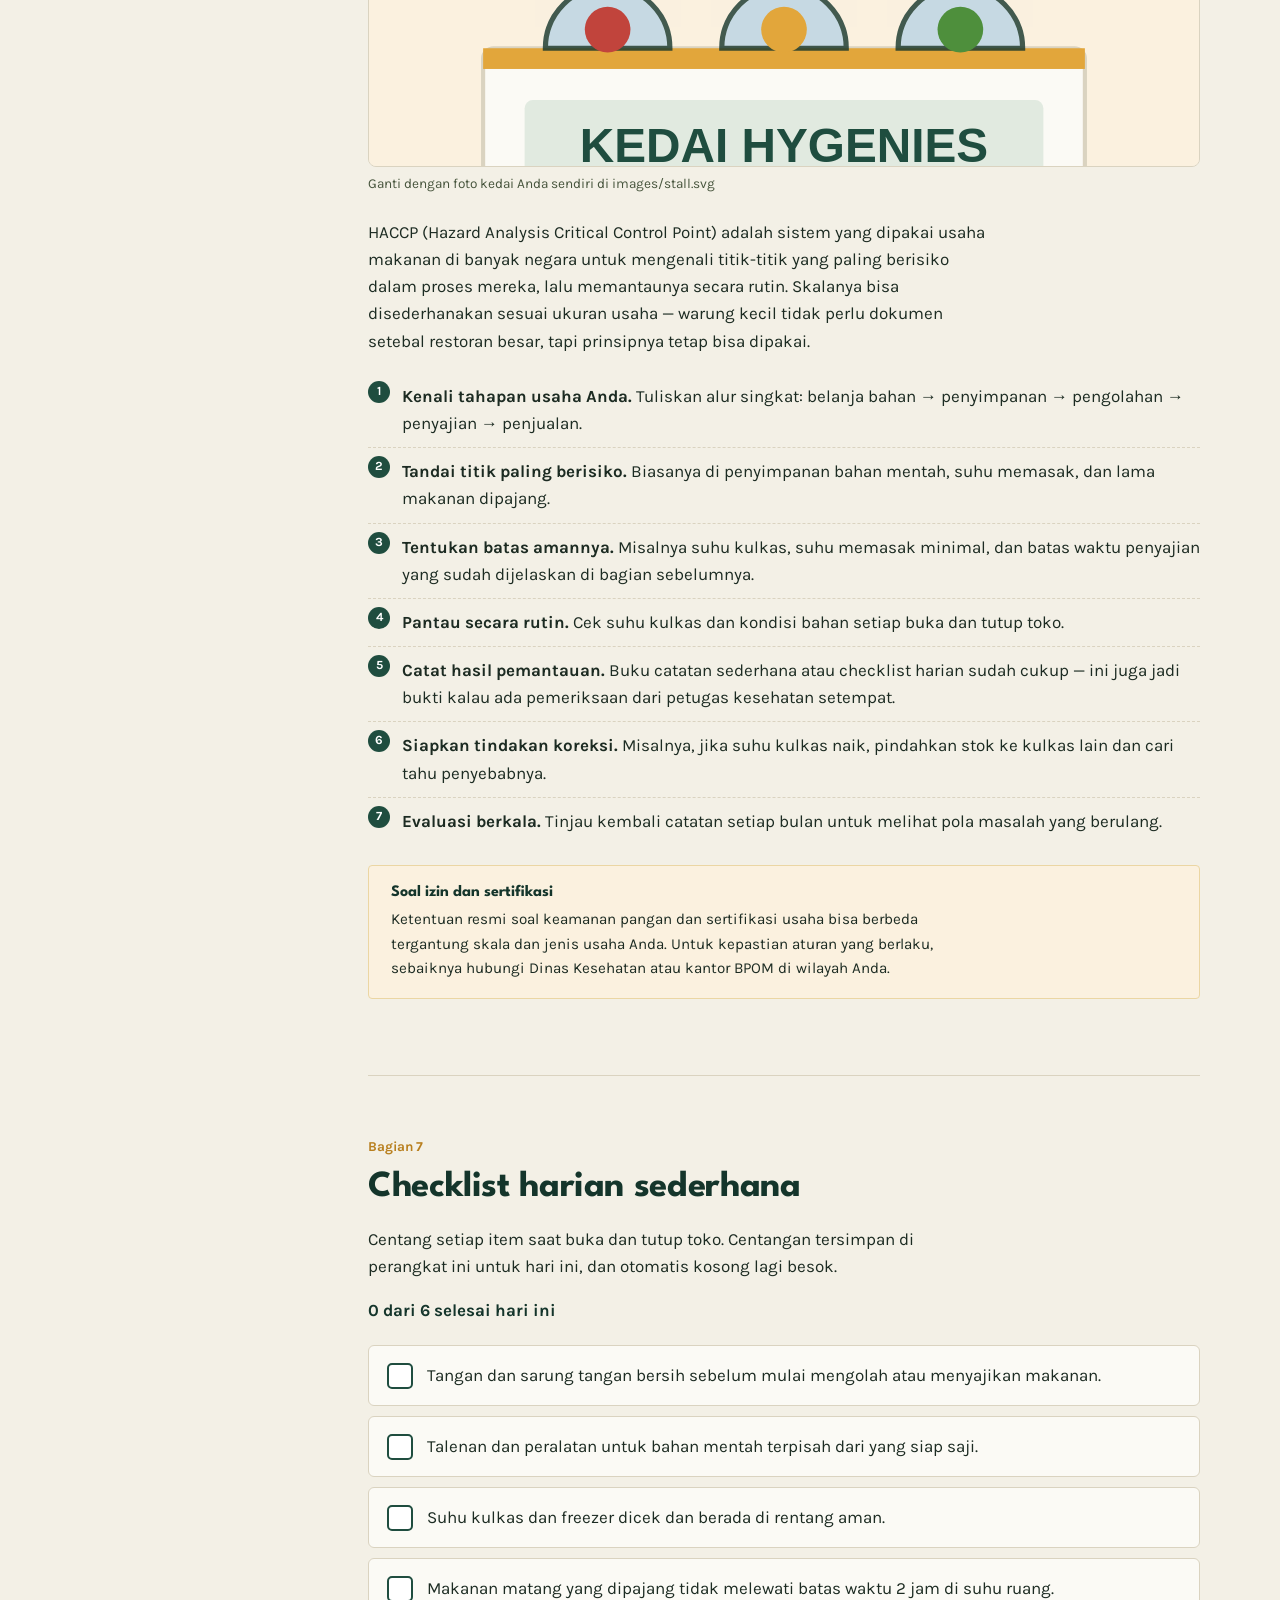
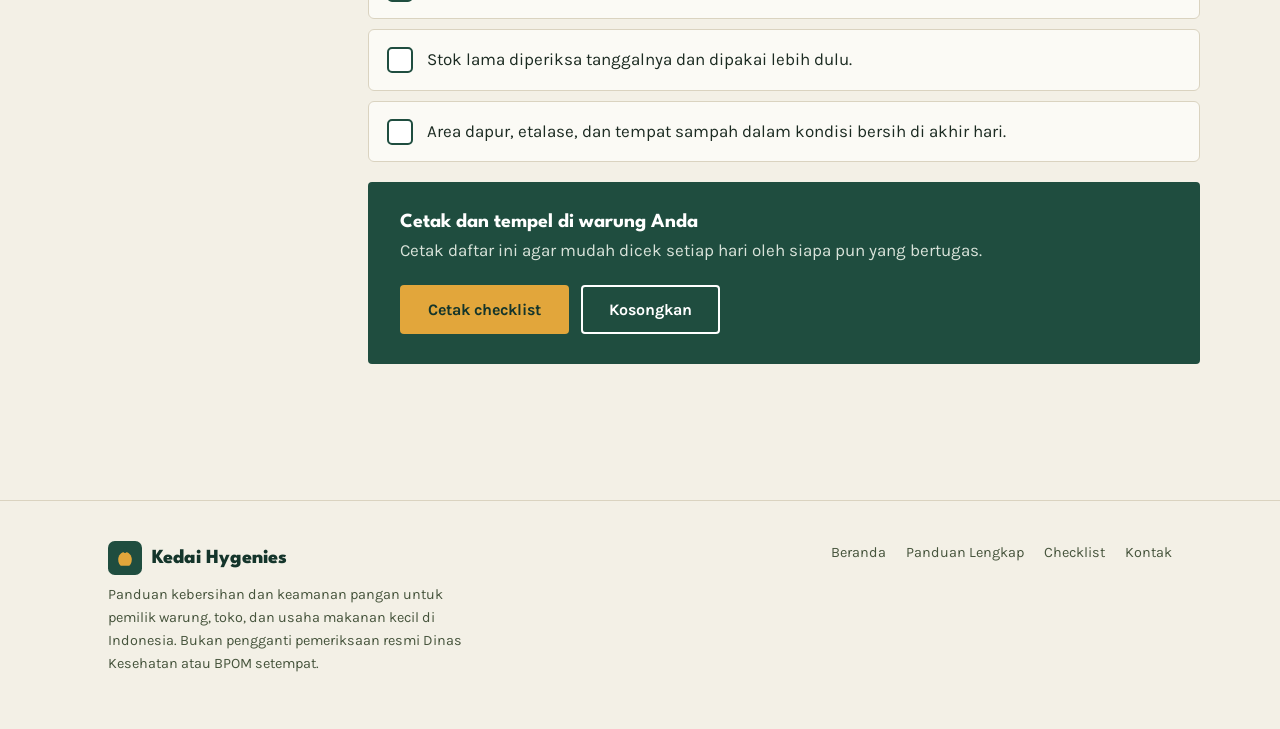
==== commit a2bd822f: "Add files via upload" ====
--- a/informasi.html
+++ b/informasi.html
@@ -19,12 +19,14 @@
       </svg>
       Kedai Hygenies
     </a>
-    <nav class="main-nav" aria-label="Navigasi utama">
+    <button class="nav-toggle" aria-label="Buka menu" aria-expanded="false" aria-controls="main-nav"><span></span><span></span><span></span></button>
+    <nav class="main-nav" id="main-nav" aria-label="Navigasi utama">
       <ul>
         <li><a href="index.html">Beranda</a></li>
         <li><a href="informasi.html" class="active">Panduan Lengkap</a></li>
         <li><a href="informasi.html#haccp">Sistem HACCP</a></li>
         <li><a href="informasi.html#checklist">Checklist</a></li>
+        <li><a href="index.html#kontak">Kontak</a></li>
       </ul>
     </nav>
   </div>
@@ -70,11 +72,7 @@
             <li>Ganti lap dan spons secara rutin — kain basah yang dipakai berulang adalah sarang bakteri.</li>
           </ul>
         </div>
-        <svg class="icon-box" viewBox="0 0 160 160" aria-hidden="true">
-          <circle cx="80" cy="80" r="72" fill="#E1EAE0"/>
-          <path d="M80 40c14 18 24 32 24 46a24 24 0 1 1-48 0c0-14 10-28 24-46z" fill="#1F4D3F"/>
-          <circle cx="80" cy="86" r="8" fill="#FBFAF5"/>
-        </svg>
+        <img class="article-img" src="images/handwash.svg" alt="Ilustrasi mencuci tangan dengan sabun di bawah air mengalir" loading="lazy">
       </div>
     </article>
 
@@ -96,12 +94,7 @@
             <p>Mencuci daging ayam atau daging sapi mentah di bawah air keran justru berisiko — percikan airnya bisa menyebarkan bakteri ke wastafel dan permukaan sekitar. Memasak dengan suhu yang tepat jauh lebih efektif membunuh bakteri dibanding mencucinya.</p>
           </div>
         </div>
-        <svg class="icon-box" viewBox="0 0 160 160" aria-hidden="true">
-          <circle cx="80" cy="80" r="72" fill="#E1EAE0"/>
-          <rect x="34" y="60" width="50" height="66" rx="6" fill="#1F4D3F"/>
-          <rect x="82" y="46" width="50" height="66" rx="6" fill="#C1443C" opacity="0.85"/>
-          <path d="M60 20l0 24M100 20l0 24" stroke="#1C2B22" stroke-width="4" stroke-linecap="round"/>
-        </svg>
+        <img class="article-img" src="images/boards.svg" alt="Ilustrasi talenan merah untuk bahan mentah dan talenan hijau untuk sayuran" loading="lazy">
       </div>
     </article>
 
@@ -113,23 +106,18 @@
           <h2>Suhu memasak yang tepat</h2>
           <p>Memasak sampai suhu tertentu adalah cara paling efektif membunuh bakteri berbahaya seperti Salmonella dan E. coli. Kalau punya termometer makanan, gunakan — kalau tidak, patokan tanda kematangan di bawah ini bisa membantu.</p>
         </div>
-        <svg class="icon-box" viewBox="0 0 160 160" aria-hidden="true">
-          <circle cx="80" cy="80" r="72" fill="#E1EAE0"/>
-          <rect x="70" y="30" width="20" height="70" rx="10" fill="#C1443C"/>
-          <circle cx="80" cy="115" r="20" fill="#C1443C"/>
-          <rect x="75" y="40" width="10" height="60" fill="#FBFAF5"/>
-        </svg>
+        <img class="article-img" src="images/thermometer.svg" alt="Ilustrasi termometer makanan pada daging yang sedang dimasak" loading="lazy">
       </div>
       <table class="temp-table">
         <thead>
           <tr><th>Jenis bahan makanan</th><th>Suhu minimal</th><th>Tanda matang</th></tr>
         </thead>
         <tbody>
-          <tr><td>Daging sapi, kambing, atau babi (potongan utuh)</td><td><b>62°C</b></td><td>Diamkan 3 menit setelah dimasak sebelum dipotong</td></tr>
-          <tr><td>Daging giling (sapi, ayam, babi)</td><td><b>71°C</b></td><td>Tidak ada bagian yang masih merah muda</td></tr>
-          <tr><td>Ayam, bebek, dan unggas lain</td><td><b>71°C</b></td><td>Bagian dalam tidak lagi pink, cairan bening</td></tr>
-          <tr><td>Ikan bersirip</td><td><b>62°C</b></td><td>Daging berubah warna dan mudah dipisah dengan garpu</td></tr>
-          <tr><td>Sup, kuah, dan makanan berkuah</td><td><b>70°C</b></td><td>Mendidih rata, dipanaskan cukup lama</td></tr>
+          <tr><td>Daging sapi, kambing, atau babi (potongan utuh)</td><td data-label="Suhu minimal"><b>62°C</b></td><td data-label="Tanda matang">Diamkan 3 menit setelah dimasak sebelum dipotong</td></tr>
+          <tr><td>Daging giling (sapi, ayam, babi)</td><td data-label="Suhu minimal"><b>71°C</b></td><td data-label="Tanda matang">Tidak ada bagian yang masih merah muda</td></tr>
+          <tr><td>Ayam, bebek, dan unggas lain</td><td data-label="Suhu minimal"><b>71°C</b></td><td data-label="Tanda matang">Bagian dalam tidak lagi pink, cairan bening</td></tr>
+          <tr><td>Ikan bersirip</td><td data-label="Suhu minimal"><b>62°C</b></td><td data-label="Tanda matang">Daging berubah warna dan mudah dipisah dengan garpu</td></tr>
+          <tr><td>Sup, kuah, dan makanan berkuah</td><td data-label="Suhu minimal"><b>70°C</b></td><td data-label="Tanda matang">Mendidih rata, dipanaskan cukup lama</td></tr>
         </tbody>
       </table>
       <p style="max-width:70ch; color:var(--ink-soft); font-size:0.92rem;">Saat menghangatkan makanan dengan microwave atau kompor, pastikan seluruh bagian makanan panas merata, bukan hanya di permukaan.</p>
@@ -150,13 +138,7 @@
             <li>Cairkan bahan beku di dalam kulkas, bukan di suhu ruang — kalau butuh cepat, rendam dalam air dingin mengalir atau gunakan microwave.</li>
           </ul>
         </div>
-        <svg class="icon-box" viewBox="0 0 160 160" aria-hidden="true">
-          <circle cx="80" cy="80" r="72" fill="#E1EAE0"/>
-          <rect x="52" y="24" width="56" height="112" rx="8" fill="#1F4D3F"/>
-          <rect x="52" y="24" width="56" height="42" rx="8" fill="#14352B"/>
-          <circle cx="90" cy="45" r="3" fill="#FBFAF5"/>
-          <circle cx="90" cy="100" r="3" fill="#FBFAF5"/>
-        </svg>
+        <img class="article-img" src="images/fridge.svg" alt="Ilustrasi kulkas dengan bahan mentah di rak paling bawah" loading="lazy">
       </div>
       <div class="callout danger">
         <h4>Zona bahaya suhu makanan</h4>
@@ -179,11 +161,7 @@
             <li>Jangan menjual atau menggunakan bahan yang sudah melewati tanggal kedaluwarsa.</li>
           </ul>
         </div>
-        <svg class="icon-box" viewBox="0 0 160 160" aria-hidden="true">
-          <circle cx="80" cy="80" r="72" fill="#E1EAE0"/>
-          <path d="M80 34c16 22 30 40 30 56a30 30 0 1 1-60 0c0-16 14-34 30-56z" fill="#E2A63B"/>
-          <circle cx="70" cy="98" r="7" fill="#FBFAF5"/>
-        </svg>
+        <img class="article-img" src="images/produce.svg" alt="Ilustrasi sayur dan buah yang dicuci dengan air bersih" loading="lazy">
       </div>
     </article>
 
@@ -191,6 +169,7 @@
     <article id="haccp">
       <span class="article-tag">Bagian 6</span>
       <h2>Sistem HACCP sederhana untuk warung dan toko</h2>
+      <figure class="wide"><img src="images/stall.svg" alt="Ilustrasi kedai makanan dengan etalase tertutup" loading="lazy"><figcaption>Ganti dengan foto kedai Anda sendiri di images/stall.svg</figcaption></figure>
       <p>HACCP (Hazard Analysis Critical Control Point) adalah sistem yang dipakai usaha makanan di banyak negara untuk mengenali titik-titik yang paling berisiko dalam proses mereka, lalu memantaunya secara rutin. Skalanya bisa disederhanakan sesuai ukuran usaha — warung kecil tidak perlu dokumen setebal restoran besar, tapi prinsipnya tetap bisa dipakai.</p>
       <ol class="step-list">
         <li><strong>Kenali tahapan usaha Anda.</strong> Tuliskan alur singkat: belanja bahan → penyimpanan → pengolahan → penyajian → penjualan.</li>
@@ -211,21 +190,25 @@
     <article id="checklist">
       <span class="article-tag">Bagian 7</span>
       <h2>Checklist harian sederhana</h2>
-      <p>Tempelkan daftar ini di dekat area kerja. Cukup dicentang setiap buka dan tutup toko.</p>
-      <ul class="check-list">
-        <li>Tangan dan sarung tangan bersih sebelum mulai mengolah atau menyajikan makanan.</li>
-        <li>Talenan dan peralatan untuk bahan mentah terpisah dari yang siap saji.</li>
-        <li>Suhu kulkas dan freezer dicek dan berada di rentang aman.</li>
-        <li>Makanan matang yang dipajang tidak melewati batas waktu 2 jam di suhu ruang.</li>
-        <li>Stok lama diperiksa tanggalnya dan dipakai lebih dulu.</li>
-        <li>Area dapur, etalase, dan tempat sampah dalam kondisi bersih di akhir hari.</li>
+      <p>Centang setiap item saat buka dan tutup toko. Centangan tersimpan di perangkat ini untuk hari ini, dan otomatis kosong lagi besok.</p>
+      <p class="check-progress" id="check-progress" aria-live="polite"></p>
+      <ul class="live-checklist" id="live-checklist">
+        <li><label><input type="checkbox"><span>Tangan dan sarung tangan bersih sebelum mulai mengolah atau menyajikan makanan.</span></label></li>
+        <li><label><input type="checkbox"><span>Talenan dan peralatan untuk bahan mentah terpisah dari yang siap saji.</span></label></li>
+        <li><label><input type="checkbox"><span>Suhu kulkas dan freezer dicek dan berada di rentang aman.</span></label></li>
+        <li><label><input type="checkbox"><span>Makanan matang yang dipajang tidak melewati batas waktu 2 jam di suhu ruang.</span></label></li>
+        <li><label><input type="checkbox"><span>Stok lama diperiksa tanggalnya dan dipakai lebih dulu.</span></label></li>
+        <li><label><input type="checkbox"><span>Area dapur, etalase, dan tempat sampah dalam kondisi bersih di akhir hari.</span></label></li>
       </ul>
       <div class="download-box">
         <div>
           <h3>Cetak dan tempel di warung Anda</h3>
-          <p>Salin daftar ini ke kertas atau papan kecil agar mudah dicek setiap hari oleh siapa pun yang bertugas.</p>
-        </div>
-        <a href="index.html" class="btn btn-primary">Kembali ke Beranda</a>
+          <p>Cetak daftar ini agar mudah dicek setiap hari oleh siapa pun yang bertugas.</p>
+        </div>
+        <div class="check-actions">
+          <button type="button" class="btn btn-primary" id="check-print">Cetak checklist</button>
+          <button type="button" class="btn btn-outline" id="check-reset">Kosongkan</button>
+        </div>
       </div>
     </article>
 
@@ -250,10 +233,12 @@
         <li><a href="index.html">Beranda</a></li>
         <li><a href="informasi.html">Panduan Lengkap</a></li>
         <li><a href="informasi.html#checklist">Checklist</a></li>
+        <li><a href="index.html#kontak">Kontak</a></li>
       </ul>
     </nav>
   </div>
 </footer>
 
+<script src="script.js"></script>
 </body>
 </html>
--- a/style.css
+++ b/style.css
@@ -324,6 +324,19 @@
   position: sticky;
   top: 90px;
 }
+
+@media (max-width: 860px){
+  .info-layout{ grid-template-columns: 1fr; padding: 36px 0 56px; }
+  .toc{
+    position: static;
+    border: 1px solid var(--line);
+    border-radius: var(--radius);
+    padding: 16px 18px;
+    background: var(--paper);
+  }
+  .toc ol{ border-left: none; }
+  .toc a{ padding: 6px 0 6px 14px; }
+}
 .toc h4{
   font-family:'Karla', sans-serif;
   font-weight:700;
@@ -453,3 +466,171 @@
 }
 .download-box h3{ color:#fff; margin-bottom:4px; }
 .download-box p{ color:#D9E3DA; margin:0; }
+
+
+/* ===================================================================
+   VERSI 2 — slideshow, stat yang bisa diklik, galeri, kontak,
+   menu HP, checklist interaktif
+=================================================================== */
+
+/* ---------- Menu HP (hamburger) ---------- */
+.nav-toggle{
+  display:none;
+  background: var(--primary);
+  color:#fff;
+  border:0;
+  border-radius: var(--radius);
+  width: 44px; height: 44px;
+  cursor:pointer;
+  align-items:center; justify-content:center;
+  flex-direction:column; gap:5px;
+}
+.nav-toggle span{ display:block; width:20px; height:2px; background:#fff; }
+.brand{ white-space: nowrap; }
+
+@media (max-width: 720px){
+  .site-header .wrap{ padding-top:10px; padding-bottom:10px; position:relative; }
+  .nav-toggle{ display:flex; }
+  nav.main-nav{
+    display:none;
+    position:absolute; left:0; right:0; top:100%;
+    background: var(--paper);
+    border-bottom:1px solid var(--line);
+    padding: 8px 28px 16px;
+    box-shadow: 0 12px 24px rgba(20,53,43,.12);
+  }
+  nav.main-nav.is-open{ display:block; }
+  nav.main-nav ul{ flex-direction:column; gap:0; }
+  nav.main-nav a{ display:block; padding:14px 0; font-size:1.02rem; border-bottom:1px solid var(--line); }
+  nav.main-nav li:last-child a{ border-bottom:0; }
+}
+
+/* ---------- HERO baru: slideshow kiri, teks kanan ---------- */
+.hero{ position:relative; overflow:hidden; background:
+  radial-gradient(circle at 8% 20%, #F6E2B7 0, transparent 38%),
+  radial-gradient(circle at 95% 90%, var(--primary-tint) 0, transparent 40%), var(--bg); }
+.hero .wrap.hero-grid{ grid-template-columns: 1.05fr 0.95fr; gap: 56px; align-items:center; }
+.hero h1 mark{ background: linear-gradient(transparent 62%, var(--accent) 62%); color:inherit; padding:0 4px; }
+
+.slider{
+  position:relative;
+  border-radius: 10px;
+  box-shadow: 14px 14px 0 var(--accent);
+  background: var(--primary-dark);
+  aspect-ratio: 4 / 3;
+  overflow:hidden;
+}
+.slide{ position:absolute; inset:0; margin:0; opacity:0; transition: opacity .6s ease; }
+.slide.is-active{ opacity:1; }
+.slide img, .slide video{ width:100%; height:100%; object-fit:cover; }
+.slide figcaption{
+  position:absolute; left:0; right:0; bottom:0;
+  padding: 44px 22px 18px;
+  color:#fff; font-weight:700; font-size:1.02rem;
+  background: linear-gradient(transparent, rgba(20,53,43,.88));
+}
+.slider-btn{
+  position:absolute; top:50%; transform:translateY(-50%);
+  width:44px; height:44px; border-radius:50%;
+  border:0; cursor:pointer; z-index:3;
+  background: rgba(251,250,245,.92); color: var(--primary-dark);
+  font-size:1.6rem; line-height:1;
+}
+.slider-btn:hover{ background:#fff; }
+.slider-btn.prev{ left:12px; } .slider-btn.next{ right:12px; }
+.dots{ position:absolute; right:16px; bottom:16px; display:flex; gap:8px; z-index:3; }
+.dots button{ width:11px; height:11px; border-radius:50%; border:2px solid #fff; background:transparent; padding:0; cursor:pointer; }
+.dots button.is-active{ background: var(--accent); border-color: var(--accent); }
+
+.badges{ display:flex; flex-wrap:wrap; gap:10px; margin-top:26px; padding:0; list-style:none; }
+.badges li{ background: var(--paper); border:1px solid var(--line); border-radius:999px; padding:6px 14px; font-size:.88rem; font-weight:600; color:var(--primary-dark); }
+
+@media (max-width: 860px){
+  .hero{ padding: 36px 0 44px; }
+  .hero .wrap.hero-grid{ grid-template-columns:1fr; gap:40px; }
+  .slider{ box-shadow: 8px 8px 0 var(--accent); margin-right:8px; }
+}
+
+/* ---------- Stat yang bisa diklik ---------- */
+.stat-strip a.stat{
+  display:block; text-decoration:none; color:inherit;
+  padding:18px 20px; border:1px solid rgba(255,255,255,.22); border-radius:6px;
+  transition: background .2s, border-color .2s, transform .2s;
+}
+.stat-strip a.stat:hover, .stat-strip a.stat:focus-visible{ background: rgba(255,255,255,.1); border-color: var(--accent); transform: translateY(-3px); }
+.stat-strip a.stat em{ display:block; margin-top:10px; font-style:normal; font-weight:700; color: var(--accent); font-size:.92rem; }
+
+/* ---------- Galeri foto ---------- */
+.gallery{ display:grid; grid-template-columns: repeat(3,1fr); gap:24px; }
+.photo-card{ display:block; text-decoration:none; color:inherit; background:var(--paper); border:1px solid var(--line); border-radius:8px; overflow:hidden; transition: transform .2s, box-shadow .2s; }
+.photo-card:hover{ transform: translateY(-4px); box-shadow: 0 14px 28px rgba(20,53,43,.14); }
+.photo-card img{ width:100%; aspect-ratio:4/3; object-fit:cover; }
+.photo-card div{ padding:18px 20px 22px; }
+.photo-card h3{ margin-bottom:6px; }
+.photo-card p{ margin:0; font-size:.94rem; color:var(--ink-soft); }
+@media (max-width: 860px){ .gallery{ grid-template-columns:1fr; } }
+
+/* ---------- Pemilik & kontak ---------- */
+.owner{ display:grid; grid-template-columns: 340px 1fr; gap:56px; align-items:center; }
+.owner-photo{ border-radius:10px; overflow:hidden; box-shadow: -12px 12px 0 var(--primary); }
+.owner-photo img{ width:100%; aspect-ratio:1/1; object-fit:cover; }
+.contact-list{ list-style:none; padding:0; margin:22px 0 26px; display:grid; gap:12px; }
+.contact-list a{ display:flex; align-items:center; gap:14px; text-decoration:none; color:var(--primary-dark); font-weight:700; padding:14px 18px; background:var(--paper); border:1px solid var(--line); border-radius:6px; word-break:break-word; }
+.contact-list a:hover{ border-color:var(--primary); }
+.contact-list small{ display:block; font-weight:500; color:var(--ink-soft); font-size:.82rem; }
+.contact-list .ico{ flex:0 0 38px; height:38px; border-radius:50%; background:var(--accent); display:flex; align-items:center; justify-content:center; }
+.contact-list svg{ width:20px; height:20px; }
+@media (max-width: 860px){
+  .owner{ grid-template-columns:1fr; gap:40px; }
+  .owner-photo{ max-width:300px; box-shadow: -8px 8px 0 var(--primary); margin-left:8px; }
+}
+
+/* ---------- Halaman informasi: foto & tabel di HP ---------- */
+.article-flex{ grid-template-columns: 1fr 300px; }
+.article-img{ width:100%; border-radius:8px; border:1px solid var(--line); aspect-ratio:4/3; object-fit:cover; }
+.article-flex .article-img{ max-width:none; }
+@media (max-width: 860px){
+  .article-flex{ grid-template-columns:1fr; }
+  .article-flex .article-img{ order:-1; }
+}
+figure.wide{ margin:0 0 24px; }
+figure.wide img{ width:100%; max-height:300px; object-fit:cover; border-radius:8px; border:1px solid var(--line); }
+figure.wide figcaption{ font-size:.85rem; color:var(--ink-soft); margin-top:6px; }
+
+@media (max-width: 640px){
+  table.temp-table, table.temp-table tbody, table.temp-table tr, table.temp-table td{ display:block; width:100%; }
+  table.temp-table thead{ display:none; }
+  table.temp-table tr{ background:var(--paper); border:1px solid var(--line); border-radius:6px; padding:12px 14px; margin-bottom:12px; }
+  table.temp-table td{ border:0; padding:4px 0; }
+  table.temp-table td:first-child{ font-weight:700; color:var(--primary-dark); }
+  table.temp-table td[data-label]::before{ content: attr(data-label) ": "; color:var(--ink-soft); font-weight:600; font-size:.85rem; }
+}
+
+/* ---------- Checklist interaktif ---------- */
+.live-checklist{ list-style:none; margin:20px 0; padding:0; display:grid; gap:10px; }
+.live-checklist li{ padding:0; border:0; }
+.live-checklist label{ display:flex; gap:14px; align-items:flex-start; padding:16px 18px; background:var(--paper); border:1px solid var(--line); border-radius:6px; cursor:pointer; }
+.live-checklist label:hover{ border-color:var(--primary); }
+.live-checklist input{ appearance:none; -webkit-appearance:none; flex:0 0 26px; width:26px; height:26px; margin:1px 0 0; border:2px solid var(--primary); border-radius:5px; background:#fff; cursor:pointer; display:grid; place-content:center; }
+.live-checklist input::after{ content:""; width:12px; height:7px; border-left:3px solid #fff; border-bottom:3px solid #fff; transform: rotate(-45deg) translate(1px,-1px) scale(0); transition: transform .12s; }
+.live-checklist input:checked{ background:var(--primary); }
+.live-checklist input:checked::after{ transform: rotate(-45deg) translate(1px,-1px) scale(1); }
+.live-checklist input:checked + span{ color:var(--ink-soft); text-decoration:line-through; }
+.live-checklist input:focus-visible{ outline:3px solid var(--accent); outline-offset:2px; }
+.check-progress{ font-weight:700; color:var(--primary-dark); margin:0 0 6px; }
+.check-actions{ display:flex; flex-wrap:wrap; gap:12px; }
+.download-box .btn-outline{ border-color:#fff; color:#fff; }
+.download-box .btn-outline:hover{ background:#fff; color:var(--primary-dark); }
+@media (max-width: 640px){ .download-box{ padding:24px 20px; } .check-actions .btn{ flex:1 1 100%; justify-content:center; } }
+
+/* ---------- Cetak: hanya checklist ---------- */
+@media print{
+  .site-header, footer, .toc, .info-hero, .info-content > article:not(#checklist), .check-actions, .article-tag, .download-box{ display:none !important; }
+  .info-layout{ display:block; padding:0; }
+  body{ background:#fff; }
+  .download-box{ background:none; color:#000; padding:0; }
+}
+
+/* penyesuaian hero */
+.hero h1{ font-size: clamp(2rem, 3.6vw, 3rem); }
+.slide figcaption{ padding-right: 100px; }
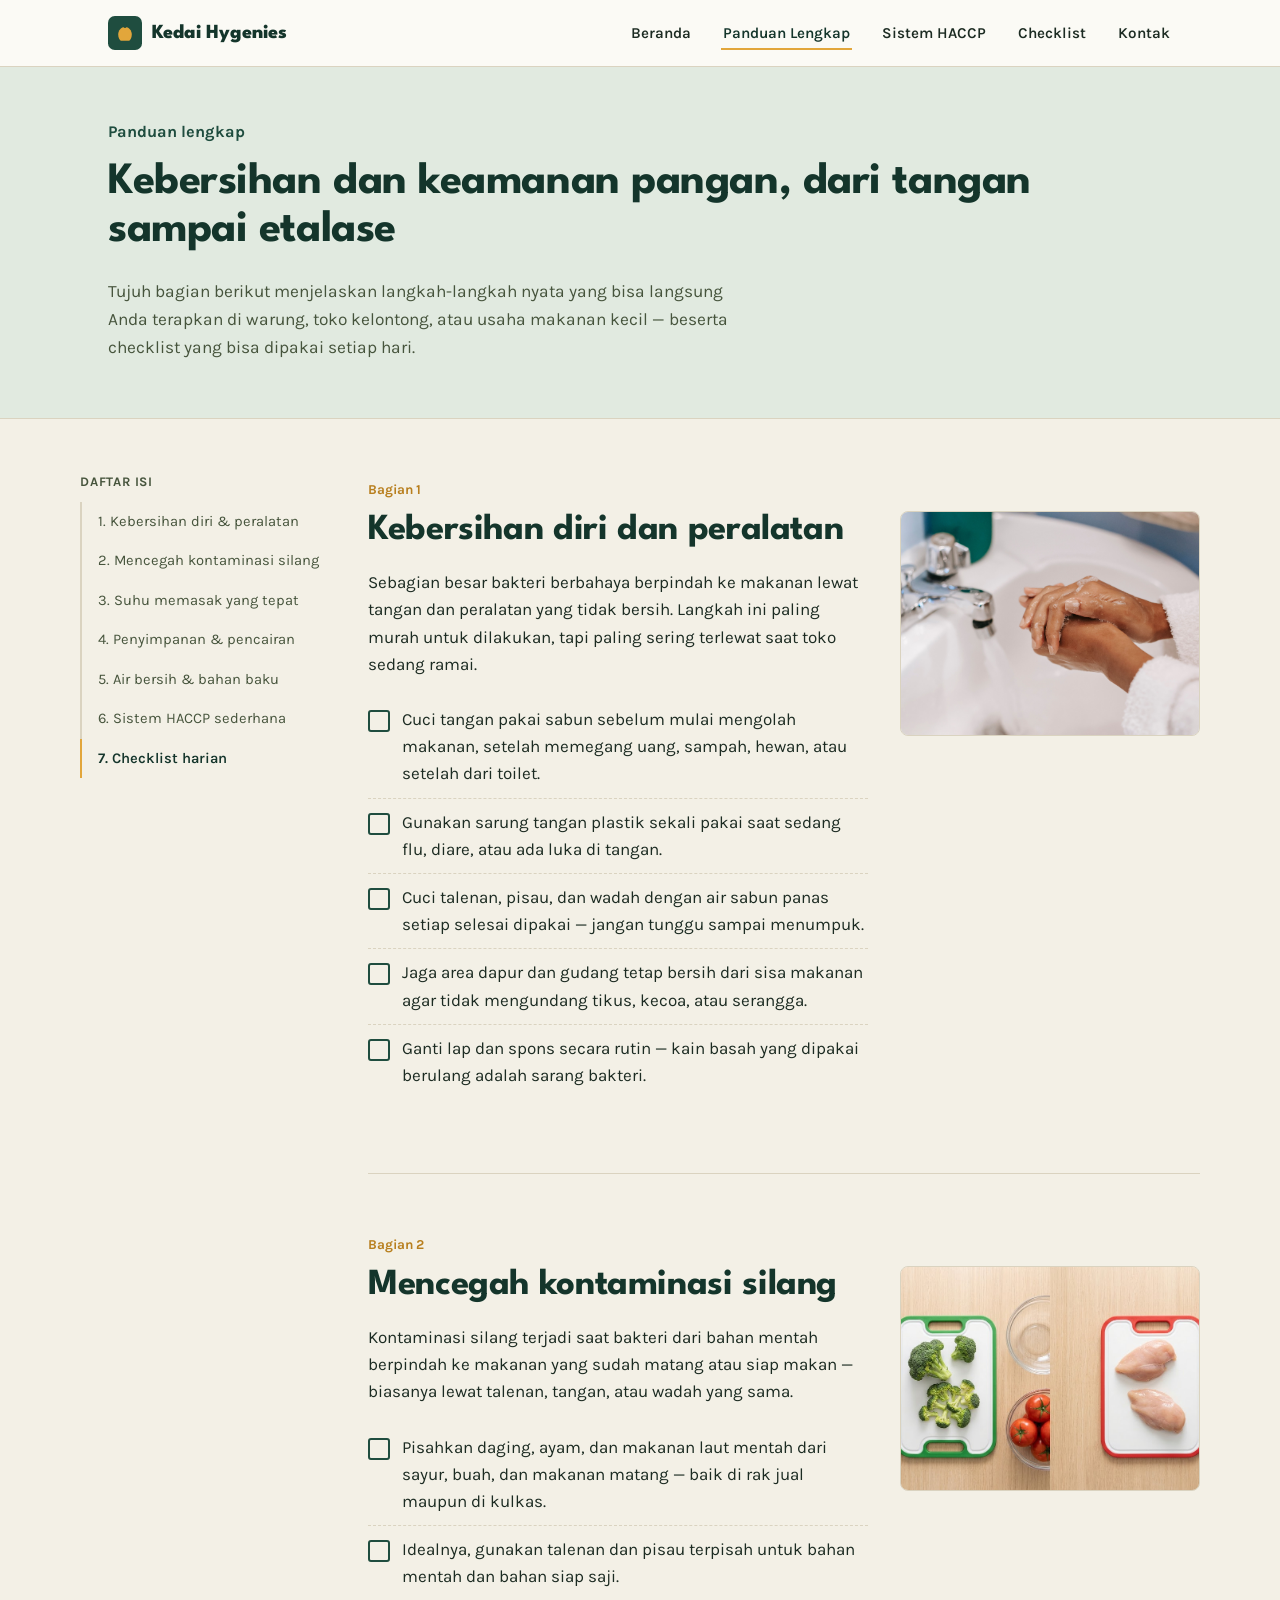
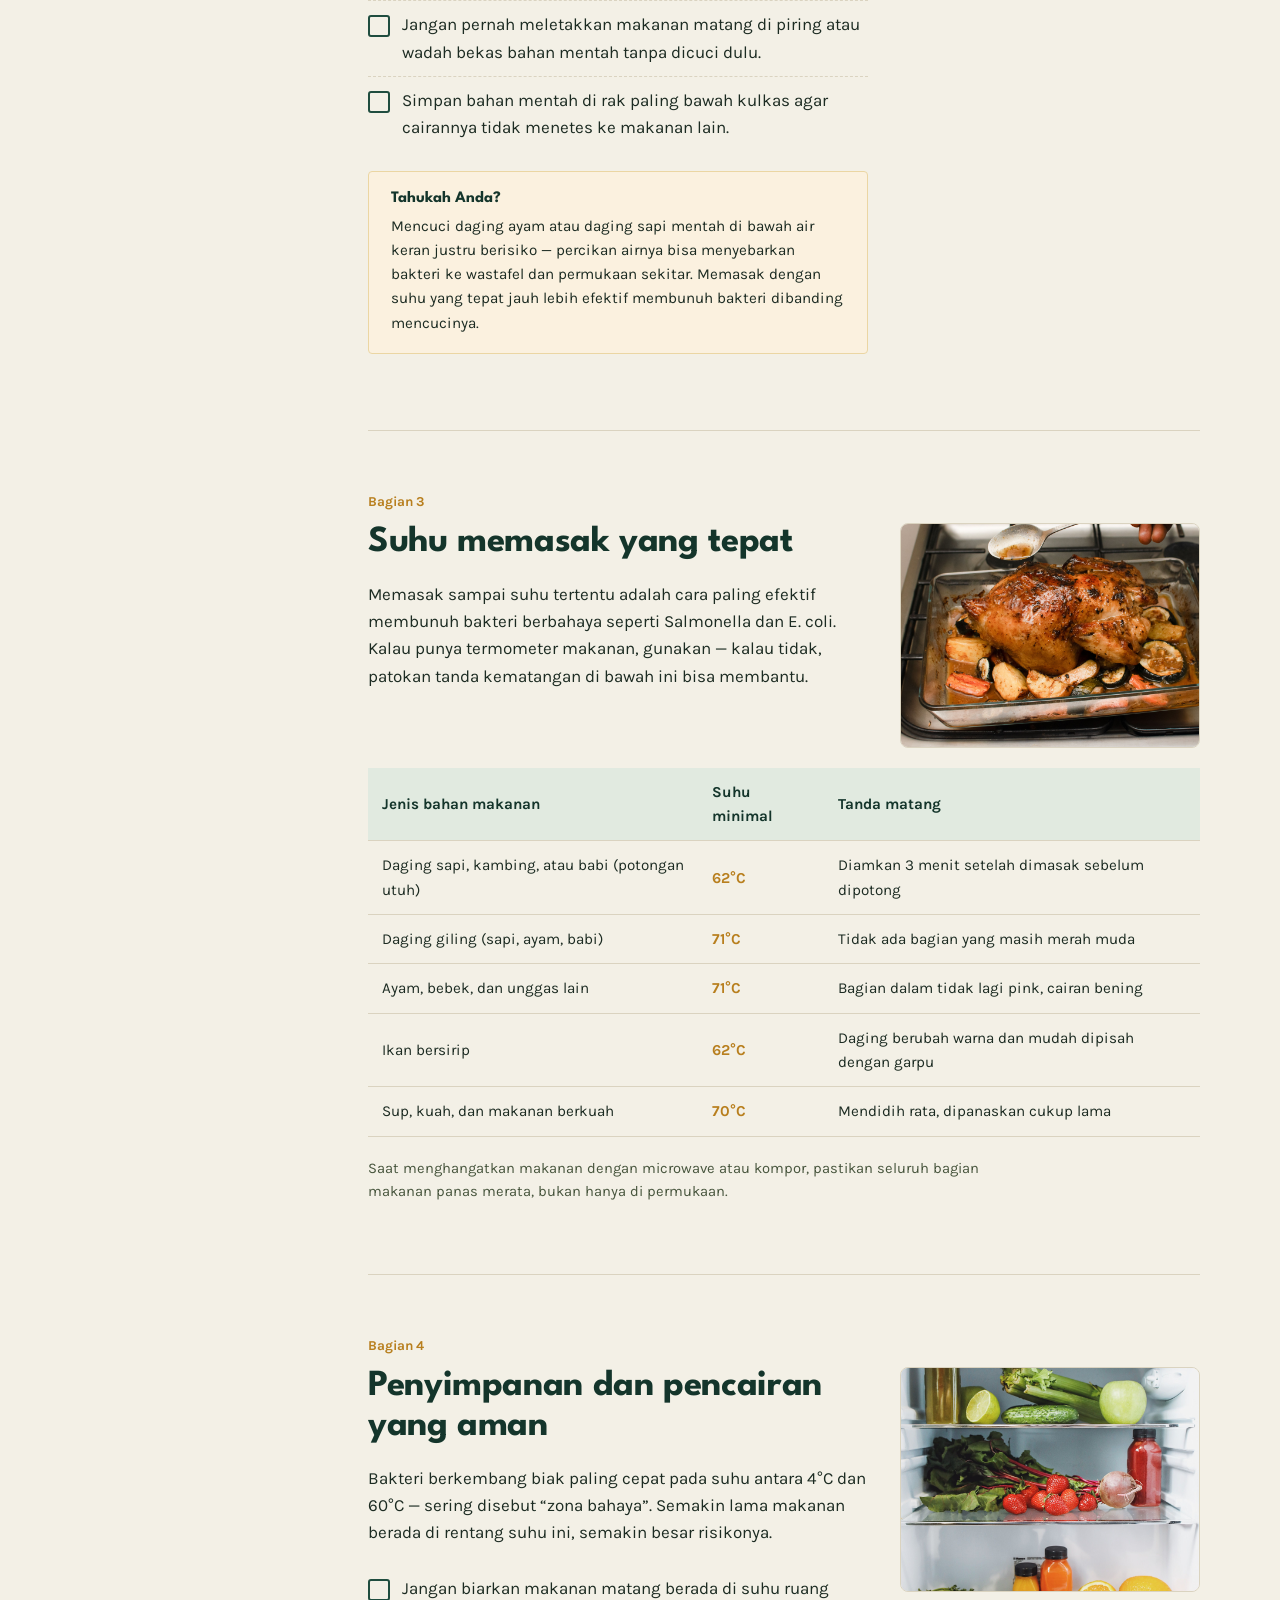
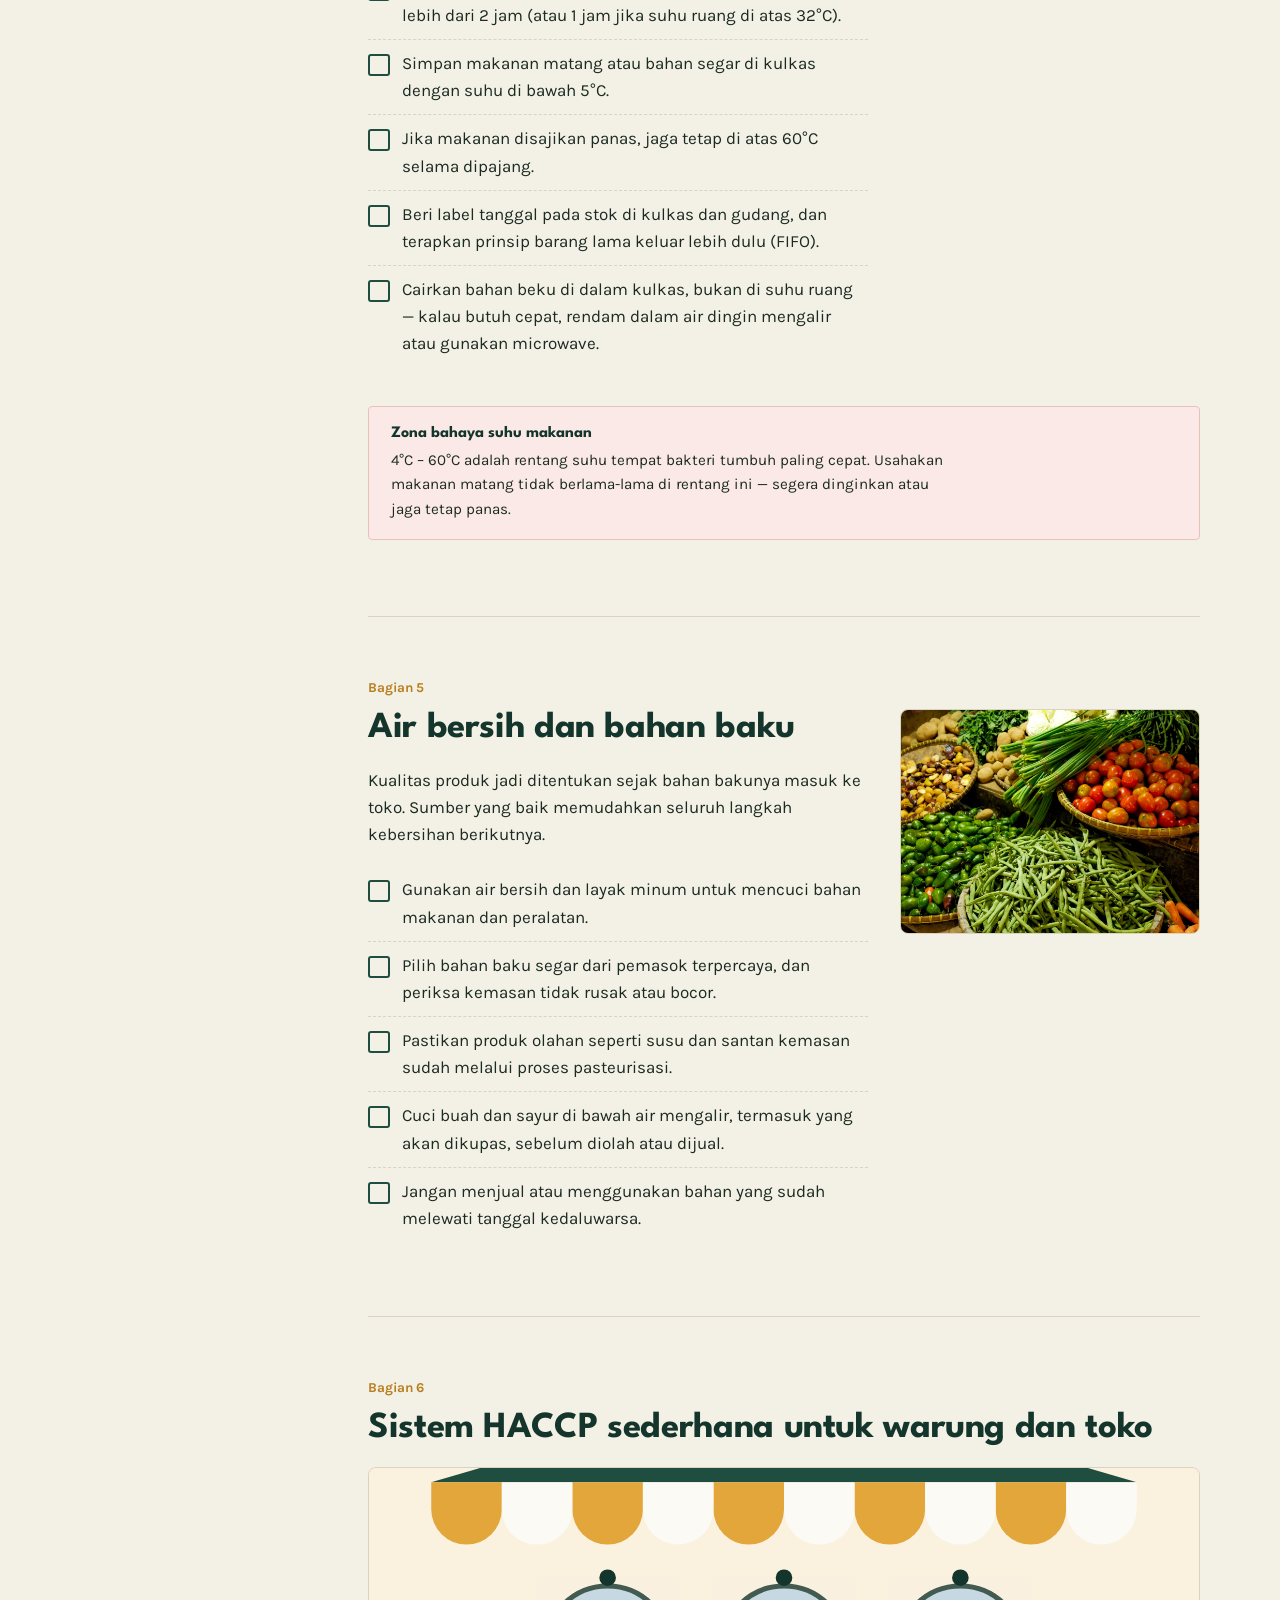
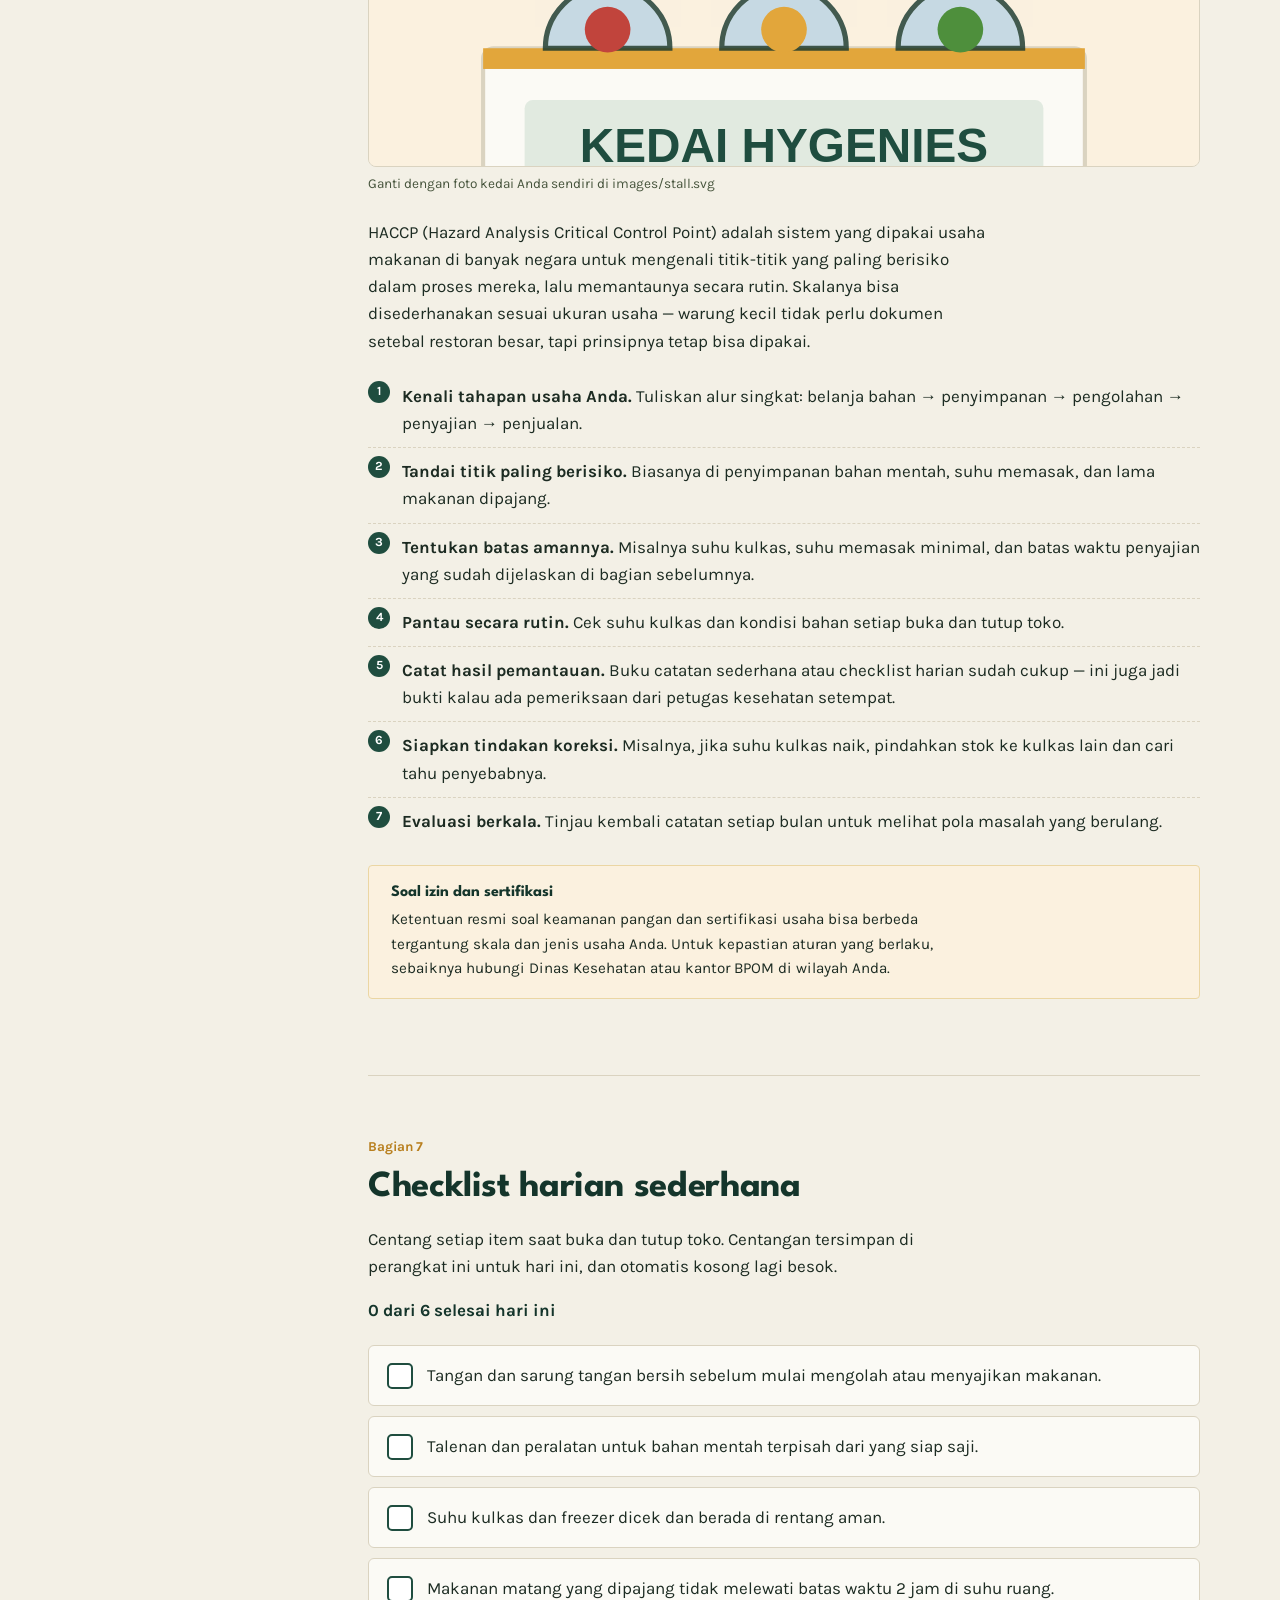
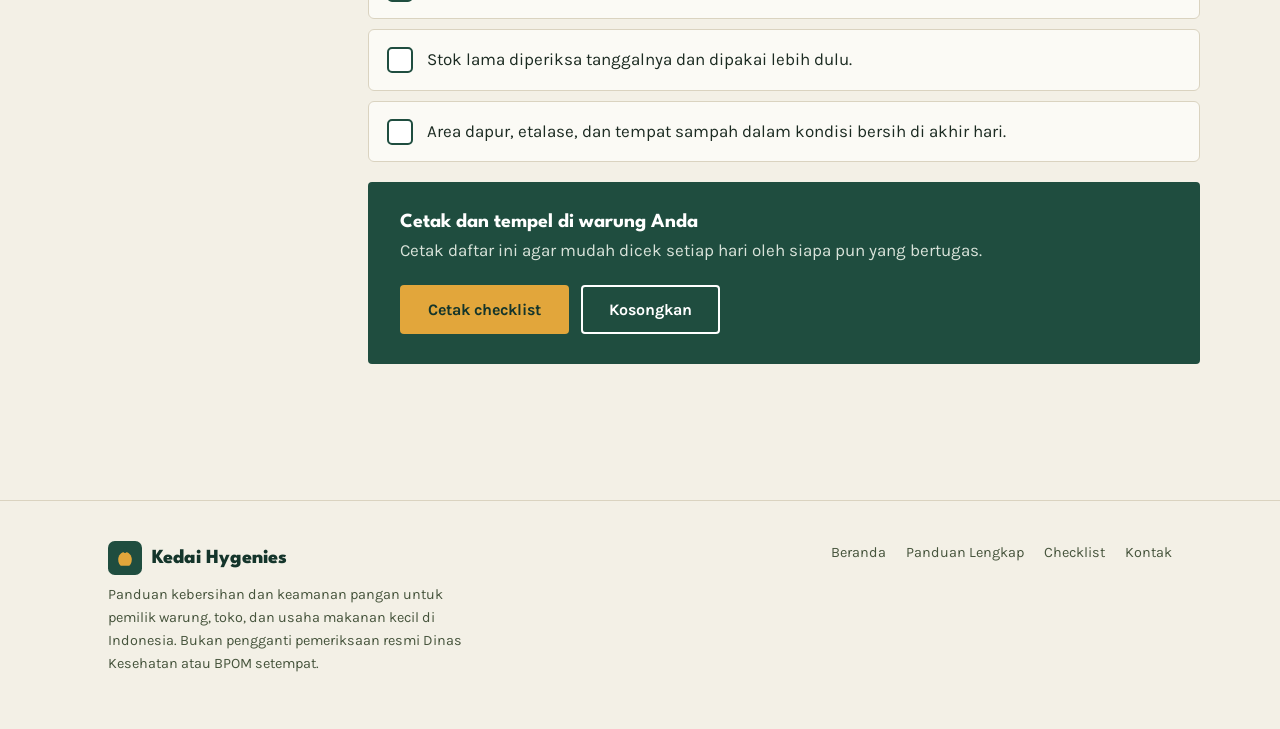
==== commit 40827492: "added images" ====
--- a/informasi.html
+++ b/informasi.html
@@ -72,7 +72,7 @@
             <li>Ganti lap dan spons secara rutin — kain basah yang dipakai berulang adalah sarang bakteri.</li>
           </ul>
         </div>
-        <img class="article-img" src="images/handwash.svg" alt="Ilustrasi mencuci tangan dengan sabun di bawah air mengalir" loading="lazy">
+        <img class="article-img" src="images/handwash.jpg" alt="Ilustrasi mencuci tangan dengan sabun di bawah air mengalir" loading="lazy">
       </div>
     </article>
 
@@ -94,7 +94,7 @@
             <p>Mencuci daging ayam atau daging sapi mentah di bawah air keran justru berisiko — percikan airnya bisa menyebarkan bakteri ke wastafel dan permukaan sekitar. Memasak dengan suhu yang tepat jauh lebih efektif membunuh bakteri dibanding mencucinya.</p>
           </div>
         </div>
-        <img class="article-img" src="images/boards.svg" alt="Ilustrasi talenan merah untuk bahan mentah dan talenan hijau untuk sayuran" loading="lazy">
+        <img class="article-img" src="images/boards.jpeg" alt="Ilustrasi talenan merah untuk bahan mentah dan talenan hijau untuk sayuran" loading="lazy">
       </div>
     </article>
 
@@ -106,7 +106,7 @@
           <h2>Suhu memasak yang tepat</h2>
           <p>Memasak sampai suhu tertentu adalah cara paling efektif membunuh bakteri berbahaya seperti Salmonella dan E. coli. Kalau punya termometer makanan, gunakan — kalau tidak, patokan tanda kematangan di bawah ini bisa membantu.</p>
         </div>
-        <img class="article-img" src="images/thermometer.svg" alt="Ilustrasi termometer makanan pada daging yang sedang dimasak" loading="lazy">
+        <img class="article-img" src="images/thermometer.jpg" alt="Ilustrasi termometer makanan pada daging yang sedang dimasak" loading="lazy">
       </div>
       <table class="temp-table">
         <thead>
@@ -138,7 +138,7 @@
             <li>Cairkan bahan beku di dalam kulkas, bukan di suhu ruang — kalau butuh cepat, rendam dalam air dingin mengalir atau gunakan microwave.</li>
           </ul>
         </div>
-        <img class="article-img" src="images/fridge.svg" alt="Ilustrasi kulkas dengan bahan mentah di rak paling bawah" loading="lazy">
+        <img class="article-img" src="images/fridge.jpg" alt="Ilustrasi kulkas dengan bahan mentah di rak paling bawah" loading="lazy">
       </div>
       <div class="callout danger">
         <h4>Zona bahaya suhu makanan</h4>
@@ -161,7 +161,7 @@
             <li>Jangan menjual atau menggunakan bahan yang sudah melewati tanggal kedaluwarsa.</li>
           </ul>
         </div>
-        <img class="article-img" src="images/produce.svg" alt="Ilustrasi sayur dan buah yang dicuci dengan air bersih" loading="lazy">
+        <img class="article-img" src="images/produce.jpg" alt="Ilustrasi sayur dan buah yang dicuci dengan air bersih" loading="lazy">
       </div>
     </article>
 
